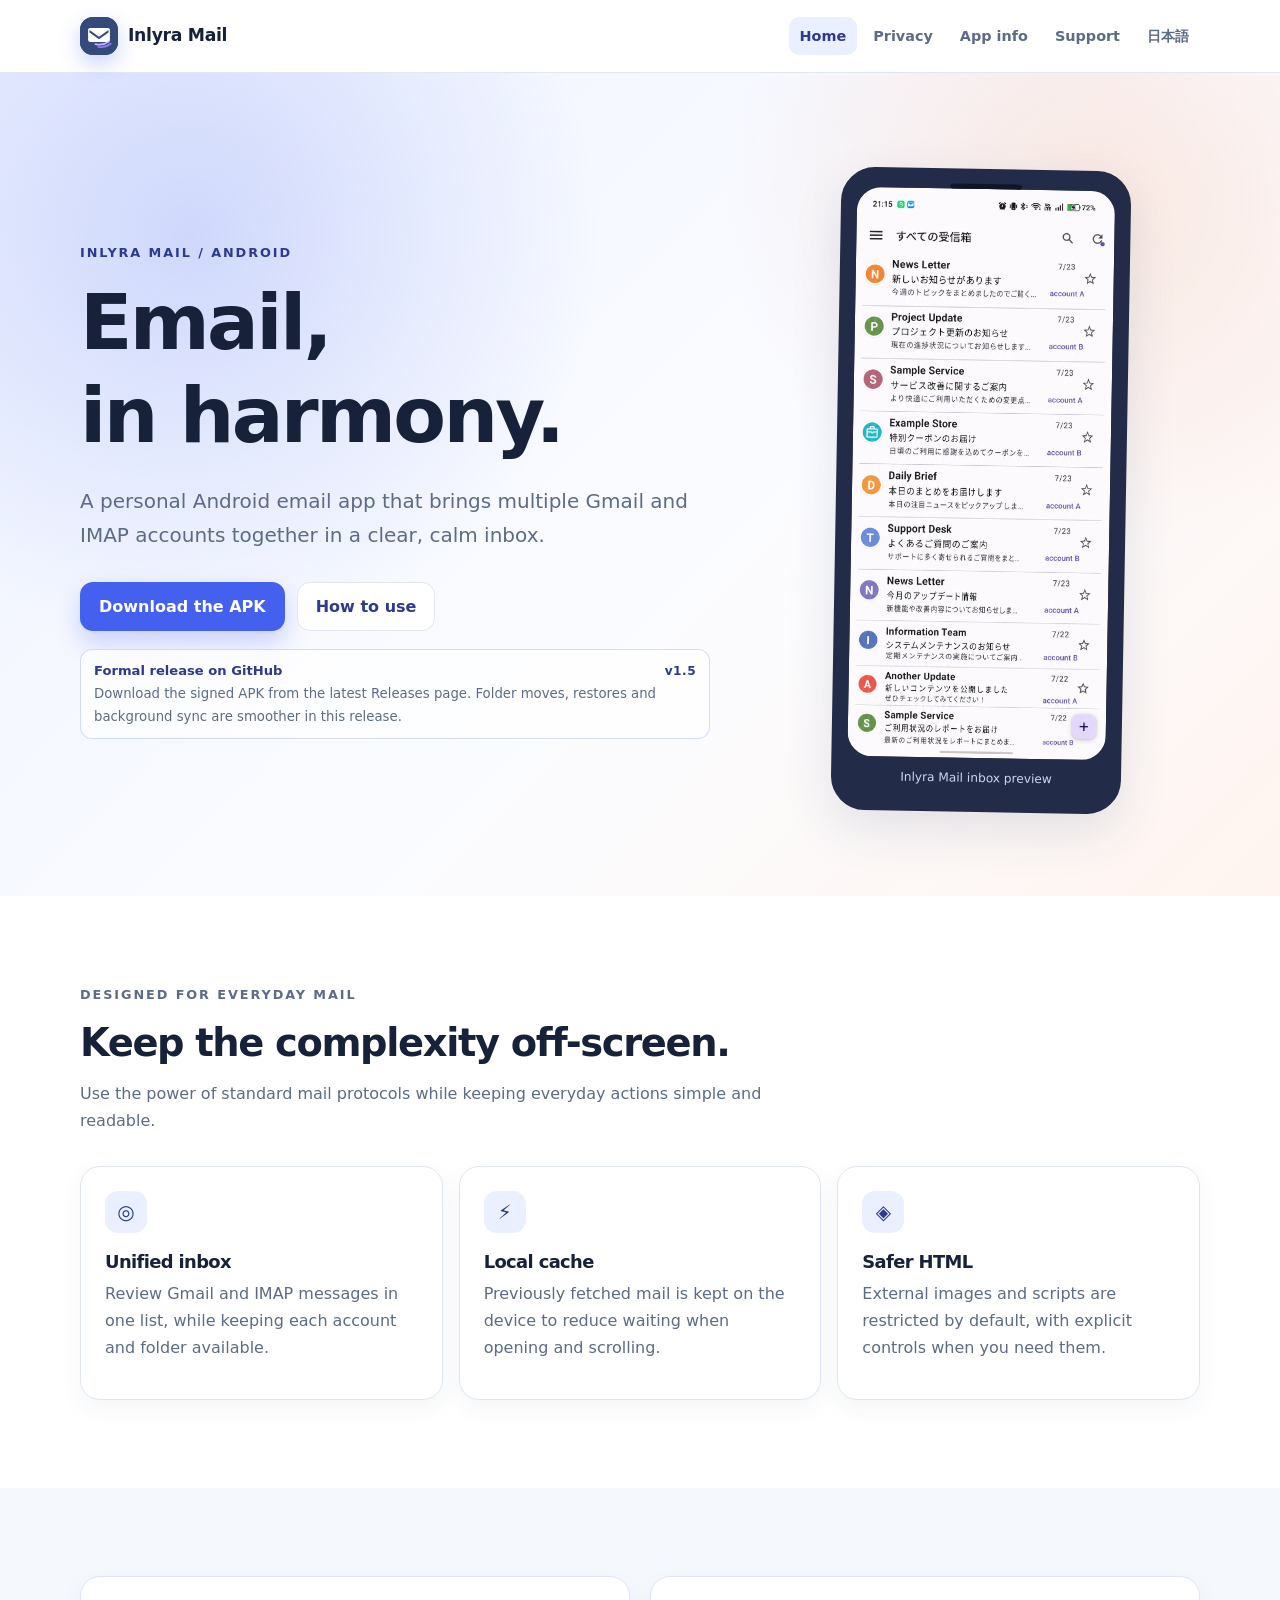
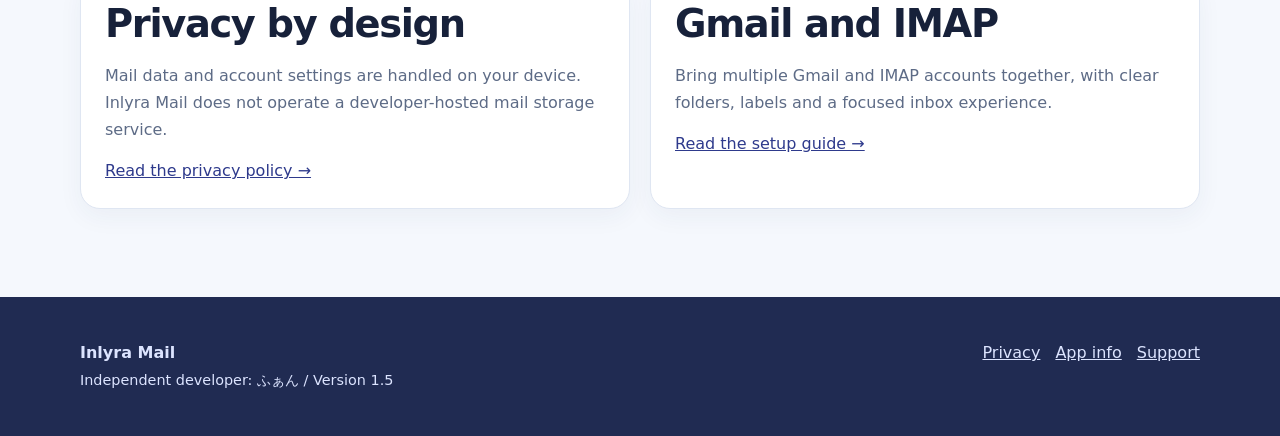
==== en/index.html @ a0848bec "Update public site for Inlyra Mail 1.5" ====
<!doctype html>
<html lang="en">
<head>
  <meta charset="utf-8">
  <meta name="viewport" content="width=device-width, initial-scale=1">
  <meta name="description" content="Inlyra Mail - a calm, privacy-conscious Android email app for Gmail and IMAP accounts.">
  <title>Inlyra Mail | Email, in harmony</title>
  <link rel="stylesheet" href="../styles.css">
</head>
<body>
  <header class="site-header"><nav class="nav" aria-label="Main navigation"><a class="brand" href="index.html"><span class="brand-mark" aria-hidden="true"><img src="../assets/inlyra-icon.svg" alt=""></span><span class="brand-name">Inlyra Mail</span></a><div class="nav-links"><a href="index.html" aria-current="page">Home</a><a href="privacy.html">Privacy</a><a href="commerce.html">App info</a><a href="support.html">Support</a><a href="../index.html" lang="ja">日本語</a></div></nav></header>
  <main>
    <section class="hero"><div class="container hero-grid"><div><p class="eyebrow">Inlyra Mail / Android</p><h1>Email,<br>in harmony.</h1><p class="lead">A personal Android email app that brings multiple Gmail and IMAP accounts together in a clear, calm inbox.</p><div class="actions"><a class="button button-primary" href="https://github.com/dhinsk65-create/Inlyra-mail-releases/releases/latest" rel="noopener">Download the APK</a><a class="button button-secondary" href="support.html">How to use</a></div><div class="store-note"><div class="store-note-title"><strong>Formal release on GitHub</strong><span class="release-version">v1.5</span></div><span>Download the signed APK from the latest Releases page. Folder moves, restores and background sync are smoother in this release.</span></div></div><figure class="device-frame" aria-label="Inlyra Mail inbox screenshot"><div class="device-speaker" aria-hidden="true"></div><img src="../assets/inbox-screenshot.png" alt="Inlyra Mail inbox showing fictional messages, sender icons, and star controls" loading="eager"><figcaption>Inlyra Mail inbox preview</figcaption></figure></div></section>
    <section class="section section-alt"><div class="container"><div class="section-heading"><p class="eyebrow">Designed for everyday mail</p><h2>Keep the complexity off-screen.</h2><p>Use the power of standard mail protocols while keeping everyday actions simple and readable.</p></div><div class="grid-3"><article class="card"><div class="icon">◎</div><h3>Unified inbox</h3><p class="muted">Review Gmail and IMAP messages in one list, while keeping each account and folder available.</p></article><article class="card"><div class="icon">⚡</div><h3>Local cache</h3><p class="muted">Previously fetched mail is kept on the device to reduce waiting when opening and scrolling.</p></article><article class="card"><div class="icon">◈</div><h3>Safer HTML</h3><p class="muted">External images and scripts are restricted by default, with explicit controls when you need them.</p></article></div></div></section>
    <section class="section"><div class="container grid-2"><div class="card"><h2>Privacy by design</h2><p class="muted">Mail data and account settings are handled on your device. Inlyra Mail does not operate a developer-hosted mail storage service.</p><a href="privacy.html">Read the privacy policy →</a></div><div class="card"><h2>Gmail and IMAP</h2><p class="muted">Bring multiple Gmail and IMAP accounts together, with clear folders, labels and a focused inbox experience.</p><a href="support.html">Read the setup guide →</a></div></div></section>
  </main>
  <footer class="site-footer"><div class="container footer-grid"><div><strong>Inlyra Mail</strong><br><span class="small">Independent developer: ふぁん / Version 1.5</span></div><div class="footer-links"><a href="privacy.html">Privacy</a><a href="commerce.html">App info</a><a href="support.html">Support</a></div></div></footer>
</body>
</html>
---- styles.css ----
:root {
  --ink: #17213a;
  --muted: #5d6b86;
  --line: #dfe6f2;
  --surface: #ffffff;
  --surface-soft: #f5f8fd;
  --brand: #4361ee;
  --brand-deep: #2e3a8c;
  --accent: #ef8354;
  --shadow: 0 18px 50px rgba(35, 56, 105, 0.12);
}

* { box-sizing: border-box; }

html { scroll-behavior: smooth; }

body {
  margin: 0;
  color: var(--ink);
  background: var(--surface-soft);
  font-family: Inter, ui-sans-serif, system-ui, -apple-system, BlinkMacSystemFont,
    "Segoe UI", sans-serif;
  line-height: 1.7;
}

a { color: var(--brand-deep); }
a:hover { color: var(--brand); }

.site-header {
  position: sticky;
  top: 0;
  z-index: 5;
  background: rgba(255, 255, 255, 0.92);
  border-bottom: 1px solid rgba(223, 230, 242, 0.9);
  backdrop-filter: blur(18px);
}

.nav,
.container {
  width: min(1120px, calc(100% - 40px));
  margin: 0 auto;
}

.nav {
  min-height: 72px;
  display: flex;
  align-items: center;
  justify-content: space-between;
  gap: 20px;
}

.brand {
  display: inline-flex;
  align-items: center;
  gap: 10px;
  color: var(--ink);
  text-decoration: none;
  font-weight: 800;
  letter-spacing: -0.02em;
}

.brand-mark {
  display: grid;
  width: 38px;
  height: 38px;
  place-items: center;
  overflow: hidden;
  background: #344a7a;
  border-radius: 13px;
  box-shadow: 0 8px 20px rgba(67, 97, 238, 0.28);
}

.brand-mark img { display: block; width: 100%; height: 100%; }
.brand-name { font-size: 1.08rem; }

.nav-links {
  display: flex;
  align-items: center;
  flex-wrap: wrap;
  justify-content: flex-end;
  gap: 5px;
}

.nav-links a {
  padding: 7px 11px;
  border-radius: 10px;
  color: var(--muted);
  text-decoration: none;
  font-size: 0.9rem;
  font-weight: 650;
}

.nav-links a:hover,
.nav-links a[aria-current="page"] {
  color: var(--brand-deep);
  background: #eaf0ff;
}

.hero {
  padding: 96px 0 84px;
  background:
    radial-gradient(circle at 85% 15%, rgba(239, 131, 84, 0.17), transparent 28%),
    radial-gradient(circle at 15% 20%, rgba(67, 97, 238, 0.2), transparent 32%),
    linear-gradient(135deg, #eef3ff, #fbfcff 58%, #fff4ef);
}

.hero-grid {
  display: grid;
  grid-template-columns: minmax(0, 1.18fr) minmax(250px, 0.82fr);
  align-items: center;
  gap: 52px;
}

.eyebrow {
  margin: 0 0 14px;
  color: var(--brand-deep);
  font-size: 0.8rem;
  font-weight: 800;
  letter-spacing: 0.15em;
  text-transform: uppercase;
}

h1, h2, h3 { line-height: 1.2; letter-spacing: -0.035em; }
h1 { max-width: 680px; margin: 0 0 22px; font-size: clamp(2.5rem, 6vw, 5.25rem); }
h2 { margin: 0 0 14px; font-size: clamp(1.8rem, 3vw, 2.6rem); }
h3 { margin: 0 0 7px; font-size: 1.12rem; }
p { margin: 0 0 14px; }

.lead {
  max-width: 650px;
  color: var(--muted);
  font-size: clamp(1.04rem, 2vw, 1.25rem);
}

.actions { display: flex; flex-wrap: wrap; gap: 12px; margin-top: 30px; }

.button {
  display: inline-flex;
  align-items: center;
  justify-content: center;
  min-height: 46px;
  padding: 10px 18px;
  border: 1px solid transparent;
  border-radius: 13px;
  text-decoration: none;
  font-weight: 800;
  transition: transform 160ms ease, box-shadow 160ms ease, background 160ms ease;
}

.button:hover { transform: translateY(-2px); }
.button-primary { color: white; background: var(--brand); box-shadow: 0 12px 25px rgba(67, 97, 238, 0.25); }
.button-secondary { color: var(--brand-deep); background: white; border-color: var(--line); }

.device-frame { position: relative; width: min(100%, 290px); margin: 0 auto; padding: 12px 8px 16px; border: 8px solid #222b47; border-radius: 34px; background: #222b47; box-shadow: var(--shadow); transform: rotate(1deg); }
.device-frame img { display: block; width: 100%; height: auto; border-radius: 24px; background: #fff; }
.device-speaker { position: absolute; z-index: 1; top: 7px; left: 50%; width: 72px; height: 5px; border-radius: 999px; background: #10162a; transform: translateX(-50%); }
.device-frame figcaption { margin-top: 10px; color: #cdd6f2; text-align: center; font-size: 0.76rem; }

.store-note { display: inline-flex; flex-direction: column; gap: 1px; margin-top: 18px; padding: 10px 13px; border: 1px solid rgba(67, 97, 238, 0.22); border-radius: 12px; color: var(--brand-deep); background: rgba(255, 255, 255, 0.7); font-size: 0.83rem; }
.store-note-title { display: flex; align-items: center; justify-content: space-between; gap: 16px; }
.store-note strong { font-size: 0.82rem; }
.store-note span { color: var(--muted); }
.store-note .release-version { color: var(--brand-deep); font-size: 0.76rem; font-weight: 700; letter-spacing: 0.04em; }

.section { padding: 88px 0; }
.section-alt { background: #fff; }
.section-heading { max-width: 690px; margin-bottom: 32px; }
.section-heading p { color: var(--muted); }

.grid-3 { display: grid; grid-template-columns: repeat(3, 1fr); gap: 16px; }
.grid-2 { display: grid; grid-template-columns: repeat(2, 1fr); gap: 20px; }

.card {
  padding: 24px;
  border: 1px solid var(--line);
  border-radius: 20px;
  background: var(--surface);
  box-shadow: 0 8px 24px rgba(35, 56, 105, 0.05);
}

.icon {
  display: grid;
  width: 42px;
  height: 42px;
  margin-bottom: 18px;
  place-items: center;
  color: var(--brand-deep);
  background: #eaf0ff;
  border-radius: 13px;
  font-size: 1.25rem;
}

.support-wide { grid-column: 1 / -1; }
.steps { margin: 16px 0 20px; padding-left: 24px; }
.steps li { margin: 10px 0; padding-left: 4px; }

.muted { color: var(--muted); }
.small { font-size: 0.9rem; }
.notice { padding: 18px 20px; border-left: 4px solid var(--accent); border-radius: 12px; background: #fff7f2; }

.page-hero { padding: 70px 0 54px; background: linear-gradient(135deg, #eef3ff, #fff); }
.page-hero h1 { font-size: clamp(2rem, 5vw, 3.8rem); }
.prose { max-width: 820px; }
.prose h2 { margin-top: 38px; font-size: 1.55rem; }
.prose h3 { margin-top: 25px; }
.prose ul { padding-left: 22px; }
.prose li { margin: 5px 0; }

.site-footer { padding: 42px 0; color: #dce4ff; background: #202b52; }
.site-footer a { color: #dce4ff; }
.footer-grid { display: flex; justify-content: space-between; gap: 28px; }
.footer-links { display: flex; flex-wrap: wrap; gap: 15px; }

@media (max-width: 800px) {
  .nav, .container { width: min(100% - 28px, 680px); }
  .nav { align-items: flex-start; padding: 15px 0; flex-direction: column; }
  .nav-links { justify-content: flex-start; }
  .hero { padding: 65px 0; }
  .hero-grid, .grid-2, .grid-3 { grid-template-columns: 1fr; gap: 20px; }
  .device-frame { transform: none; }
  .support-wide { grid-column: auto; }
  .section { padding: 62px 0; }
  .footer-grid { flex-direction: column; }
}

@media (prefers-reduced-motion: reduce) {
  html { scroll-behavior: auto; }
  *, *::before, *::after { transition-duration: 0.001ms !important; }
}
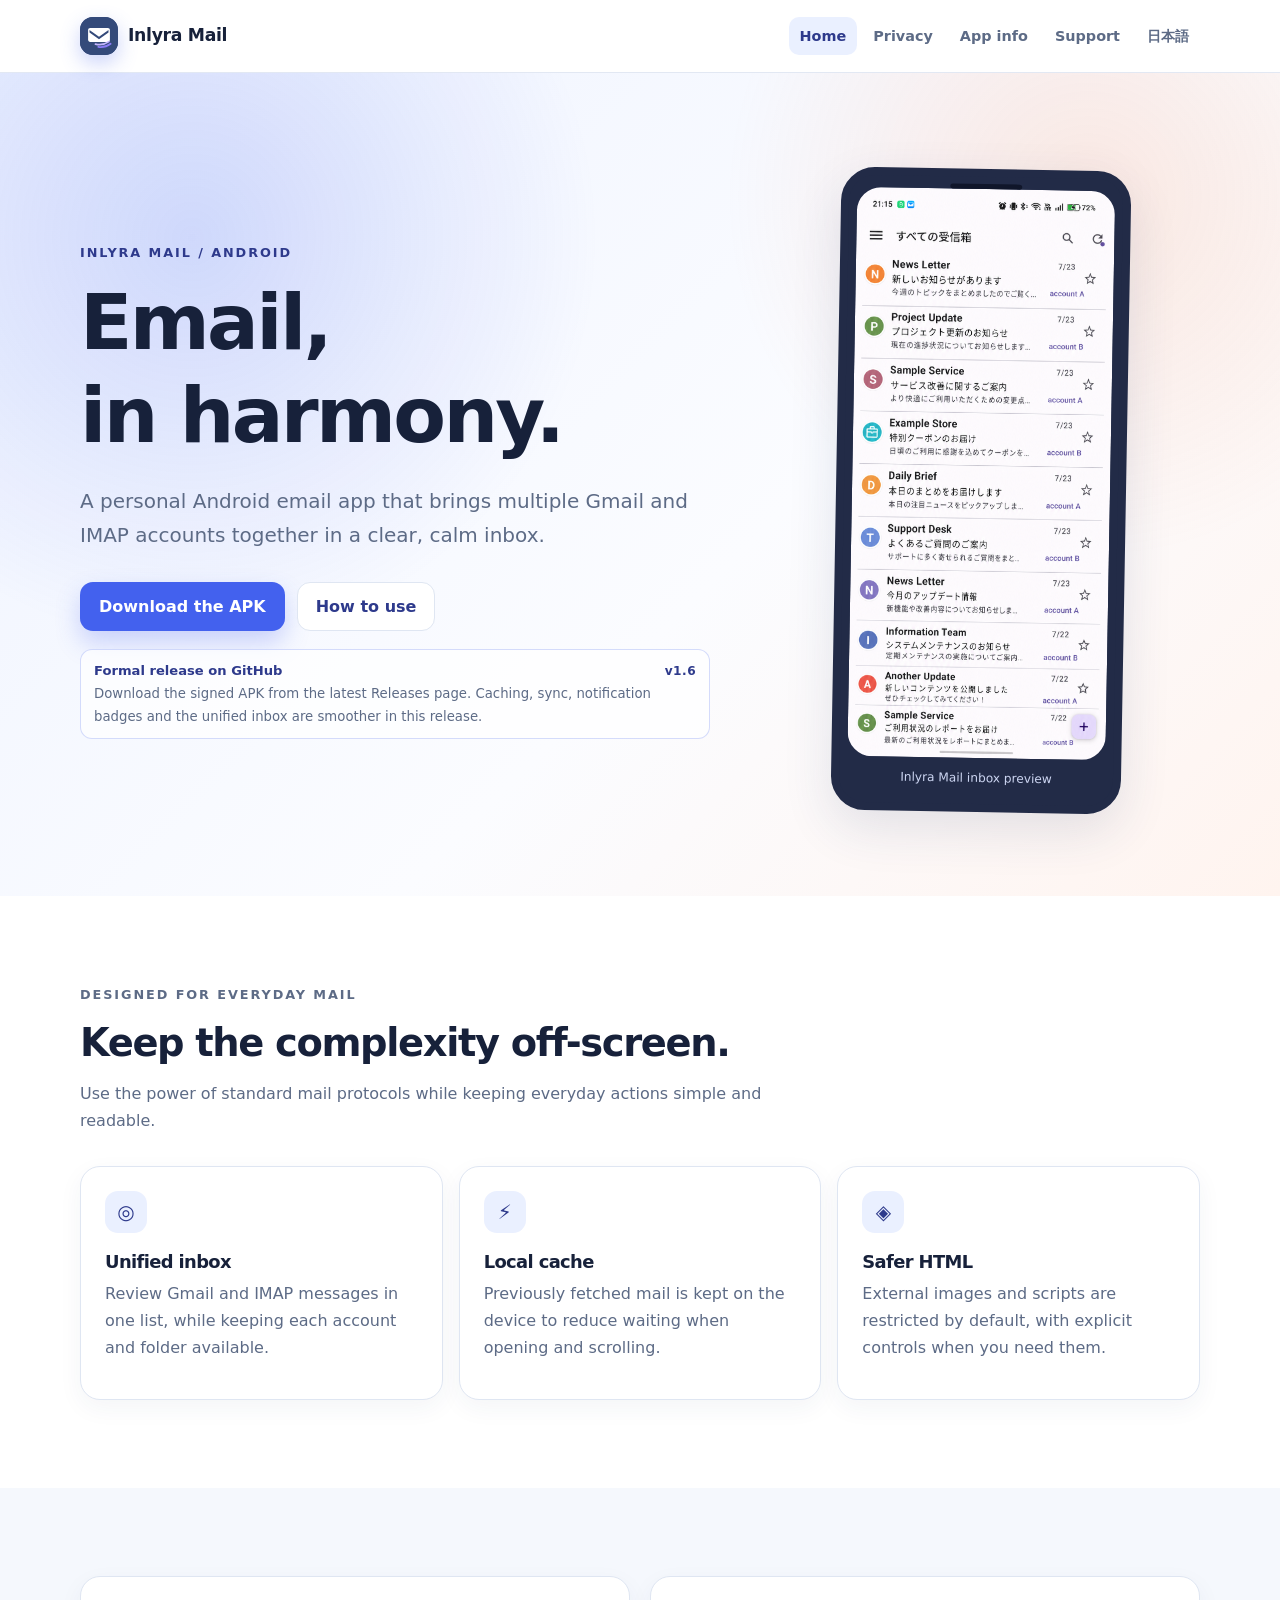
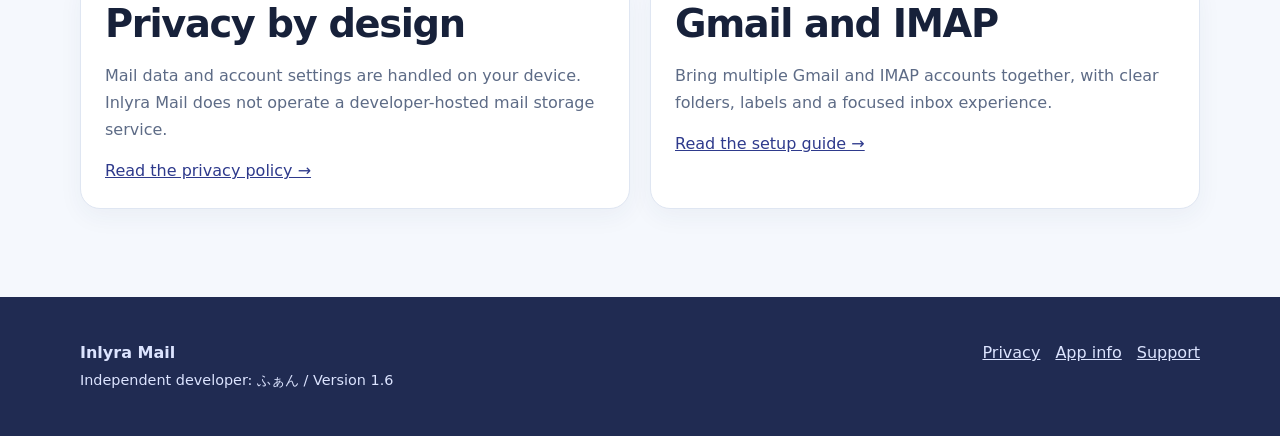
==== commit 1fd44eb0: "Update public site for Inlyra Mail 1.6" ====
--- a/en/index.html
+++ b/en/index.html
@@ -10,10 +10,10 @@
 <body>
   <header class="site-header"><nav class="nav" aria-label="Main navigation"><a class="brand" href="index.html"><span class="brand-mark" aria-hidden="true"><img src="../assets/inlyra-icon.svg" alt=""></span><span class="brand-name">Inlyra Mail</span></a><div class="nav-links"><a href="index.html" aria-current="page">Home</a><a href="privacy.html">Privacy</a><a href="commerce.html">App info</a><a href="support.html">Support</a><a href="../index.html" lang="ja">日本語</a></div></nav></header>
   <main>
-    <section class="hero"><div class="container hero-grid"><div><p class="eyebrow">Inlyra Mail / Android</p><h1>Email,<br>in harmony.</h1><p class="lead">A personal Android email app that brings multiple Gmail and IMAP accounts together in a clear, calm inbox.</p><div class="actions"><a class="button button-primary" href="https://github.com/dhinsk65-create/Inlyra-mail-releases/releases/latest" rel="noopener">Download the APK</a><a class="button button-secondary" href="support.html">How to use</a></div><div class="store-note"><div class="store-note-title"><strong>Formal release on GitHub</strong><span class="release-version">v1.5</span></div><span>Download the signed APK from the latest Releases page. Folder moves, restores and background sync are smoother in this release.</span></div></div><figure class="device-frame" aria-label="Inlyra Mail inbox screenshot"><div class="device-speaker" aria-hidden="true"></div><img src="../assets/inbox-screenshot.png" alt="Inlyra Mail inbox showing fictional messages, sender icons, and star controls" loading="eager"><figcaption>Inlyra Mail inbox preview</figcaption></figure></div></section>
+    <section class="hero"><div class="container hero-grid"><div><p class="eyebrow">Inlyra Mail / Android</p><h1>Email,<br>in harmony.</h1><p class="lead">A personal Android email app that brings multiple Gmail and IMAP accounts together in a clear, calm inbox.</p><div class="actions"><a class="button button-primary" href="https://github.com/dhinsk65-create/Inlyra-mail-releases/releases/latest" rel="noopener">Download the APK</a><a class="button button-secondary" href="support.html">How to use</a></div><div class="store-note"><div class="store-note-title"><strong>Formal release on GitHub</strong><span class="release-version">v1.6</span></div><span>Download the signed APK from the latest Releases page. Caching, sync, notification badges and the unified inbox are smoother in this release.</span></div></div><figure class="device-frame" aria-label="Inlyra Mail inbox screenshot"><div class="device-speaker" aria-hidden="true"></div><img src="../assets/inbox-screenshot.png" alt="Inlyra Mail inbox showing fictional messages, sender icons, and star controls" loading="eager"><figcaption>Inlyra Mail inbox preview</figcaption></figure></div></section>
     <section class="section section-alt"><div class="container"><div class="section-heading"><p class="eyebrow">Designed for everyday mail</p><h2>Keep the complexity off-screen.</h2><p>Use the power of standard mail protocols while keeping everyday actions simple and readable.</p></div><div class="grid-3"><article class="card"><div class="icon">◎</div><h3>Unified inbox</h3><p class="muted">Review Gmail and IMAP messages in one list, while keeping each account and folder available.</p></article><article class="card"><div class="icon">⚡</div><h3>Local cache</h3><p class="muted">Previously fetched mail is kept on the device to reduce waiting when opening and scrolling.</p></article><article class="card"><div class="icon">◈</div><h3>Safer HTML</h3><p class="muted">External images and scripts are restricted by default, with explicit controls when you need them.</p></article></div></div></section>
     <section class="section"><div class="container grid-2"><div class="card"><h2>Privacy by design</h2><p class="muted">Mail data and account settings are handled on your device. Inlyra Mail does not operate a developer-hosted mail storage service.</p><a href="privacy.html">Read the privacy policy →</a></div><div class="card"><h2>Gmail and IMAP</h2><p class="muted">Bring multiple Gmail and IMAP accounts together, with clear folders, labels and a focused inbox experience.</p><a href="support.html">Read the setup guide →</a></div></div></section>
   </main>
-  <footer class="site-footer"><div class="container footer-grid"><div><strong>Inlyra Mail</strong><br><span class="small">Independent developer: ふぁん / Version 1.5</span></div><div class="footer-links"><a href="privacy.html">Privacy</a><a href="commerce.html">App info</a><a href="support.html">Support</a></div></div></footer>
+  <footer class="site-footer"><div class="container footer-grid"><div><strong>Inlyra Mail</strong><br><span class="small">Independent developer: ふぁん / Version 1.6</span></div><div class="footer-links"><a href="privacy.html">Privacy</a><a href="commerce.html">App info</a><a href="support.html">Support</a></div></div></footer>
 </body>
 </html>
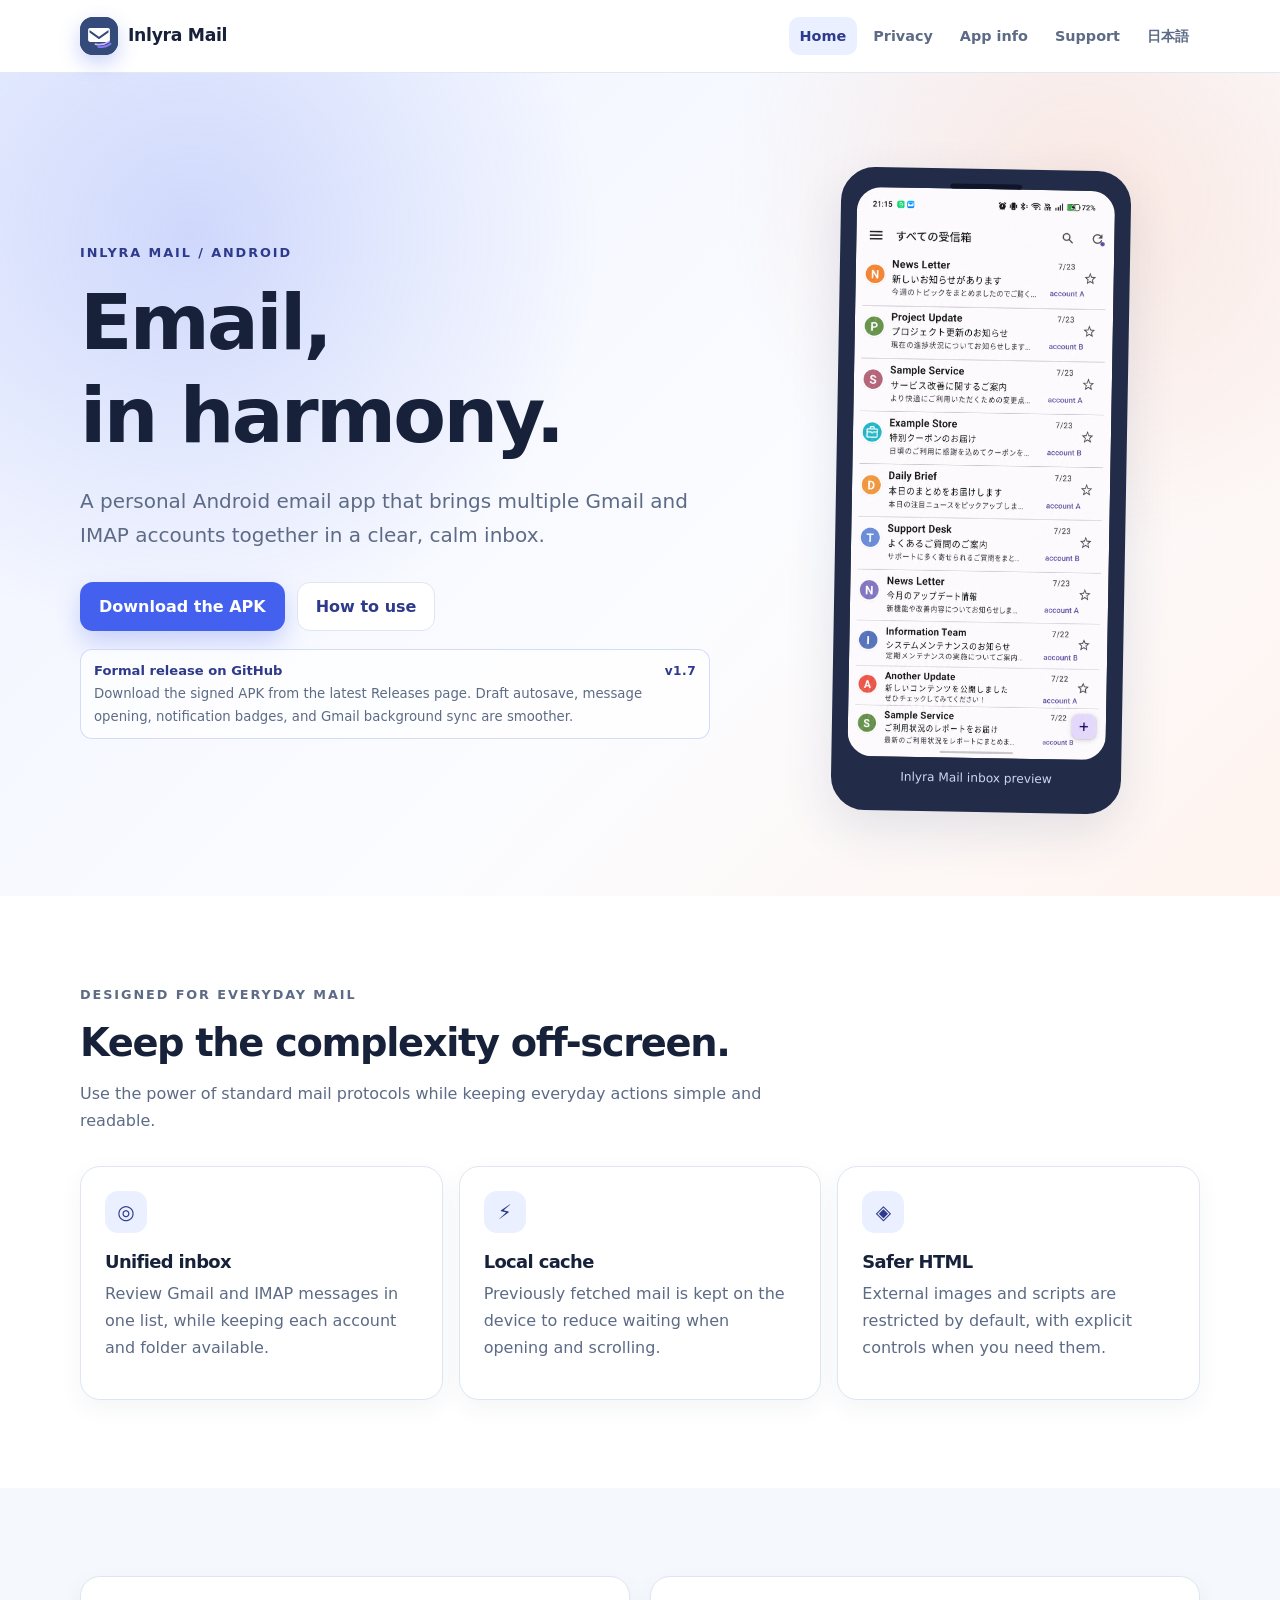
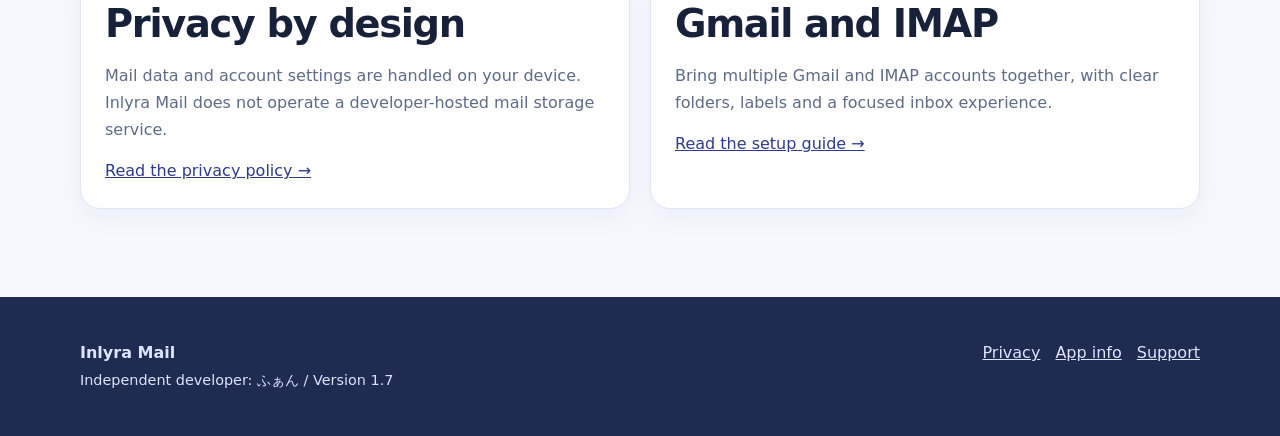
==== commit 18b39690: "Update public site for Inlyra Mail 1.7" ====
--- a/en/index.html
+++ b/en/index.html
@@ -10,10 +10,10 @@
 <body>
   <header class="site-header"><nav class="nav" aria-label="Main navigation"><a class="brand" href="index.html"><span class="brand-mark" aria-hidden="true"><img src="../assets/inlyra-icon.svg" alt=""></span><span class="brand-name">Inlyra Mail</span></a><div class="nav-links"><a href="index.html" aria-current="page">Home</a><a href="privacy.html">Privacy</a><a href="commerce.html">App info</a><a href="support.html">Support</a><a href="../index.html" lang="ja">日本語</a></div></nav></header>
   <main>
-    <section class="hero"><div class="container hero-grid"><div><p class="eyebrow">Inlyra Mail / Android</p><h1>Email,<br>in harmony.</h1><p class="lead">A personal Android email app that brings multiple Gmail and IMAP accounts together in a clear, calm inbox.</p><div class="actions"><a class="button button-primary" href="https://github.com/dhinsk65-create/Inlyra-mail-releases/releases/latest" rel="noopener">Download the APK</a><a class="button button-secondary" href="support.html">How to use</a></div><div class="store-note"><div class="store-note-title"><strong>Formal release on GitHub</strong><span class="release-version">v1.6</span></div><span>Download the signed APK from the latest Releases page. Caching, sync, notification badges and the unified inbox are smoother in this release.</span></div></div><figure class="device-frame" aria-label="Inlyra Mail inbox screenshot"><div class="device-speaker" aria-hidden="true"></div><img src="../assets/inbox-screenshot.png" alt="Inlyra Mail inbox showing fictional messages, sender icons, and star controls" loading="eager"><figcaption>Inlyra Mail inbox preview</figcaption></figure></div></section>
+    <section class="hero"><div class="container hero-grid"><div><p class="eyebrow">Inlyra Mail / Android</p><h1>Email,<br>in harmony.</h1><p class="lead">A personal Android email app that brings multiple Gmail and IMAP accounts together in a clear, calm inbox.</p><div class="actions"><a class="button button-primary" href="https://github.com/dhinsk65-create/Inlyra-mail-releases/releases/latest" rel="noopener">Download the APK</a><a class="button button-secondary" href="support.html">How to use</a></div><div class="store-note"><div class="store-note-title"><strong>Formal release on GitHub</strong><span class="release-version">v1.7</span></div><span>Download the signed APK from the latest Releases page. Draft autosave, message opening, notification badges, and Gmail background sync are smoother.</span></div></div><figure class="device-frame" aria-label="Inlyra Mail inbox screenshot"><div class="device-speaker" aria-hidden="true"></div><img src="../assets/inbox-screenshot.png" alt="Inlyra Mail inbox showing fictional messages, sender icons, and star controls" loading="eager"><figcaption>Inlyra Mail inbox preview</figcaption></figure></div></section>
     <section class="section section-alt"><div class="container"><div class="section-heading"><p class="eyebrow">Designed for everyday mail</p><h2>Keep the complexity off-screen.</h2><p>Use the power of standard mail protocols while keeping everyday actions simple and readable.</p></div><div class="grid-3"><article class="card"><div class="icon">◎</div><h3>Unified inbox</h3><p class="muted">Review Gmail and IMAP messages in one list, while keeping each account and folder available.</p></article><article class="card"><div class="icon">⚡</div><h3>Local cache</h3><p class="muted">Previously fetched mail is kept on the device to reduce waiting when opening and scrolling.</p></article><article class="card"><div class="icon">◈</div><h3>Safer HTML</h3><p class="muted">External images and scripts are restricted by default, with explicit controls when you need them.</p></article></div></div></section>
     <section class="section"><div class="container grid-2"><div class="card"><h2>Privacy by design</h2><p class="muted">Mail data and account settings are handled on your device. Inlyra Mail does not operate a developer-hosted mail storage service.</p><a href="privacy.html">Read the privacy policy →</a></div><div class="card"><h2>Gmail and IMAP</h2><p class="muted">Bring multiple Gmail and IMAP accounts together, with clear folders, labels and a focused inbox experience.</p><a href="support.html">Read the setup guide →</a></div></div></section>
   </main>
-  <footer class="site-footer"><div class="container footer-grid"><div><strong>Inlyra Mail</strong><br><span class="small">Independent developer: ふぁん / Version 1.6</span></div><div class="footer-links"><a href="privacy.html">Privacy</a><a href="commerce.html">App info</a><a href="support.html">Support</a></div></div></footer>
+  <footer class="site-footer"><div class="container footer-grid"><div><strong>Inlyra Mail</strong><br><span class="small">Independent developer: ふぁん / Version 1.7</span></div><div class="footer-links"><a href="privacy.html">Privacy</a><a href="commerce.html">App info</a><a href="support.html">Support</a></div></div></footer>
 </body>
 </html>
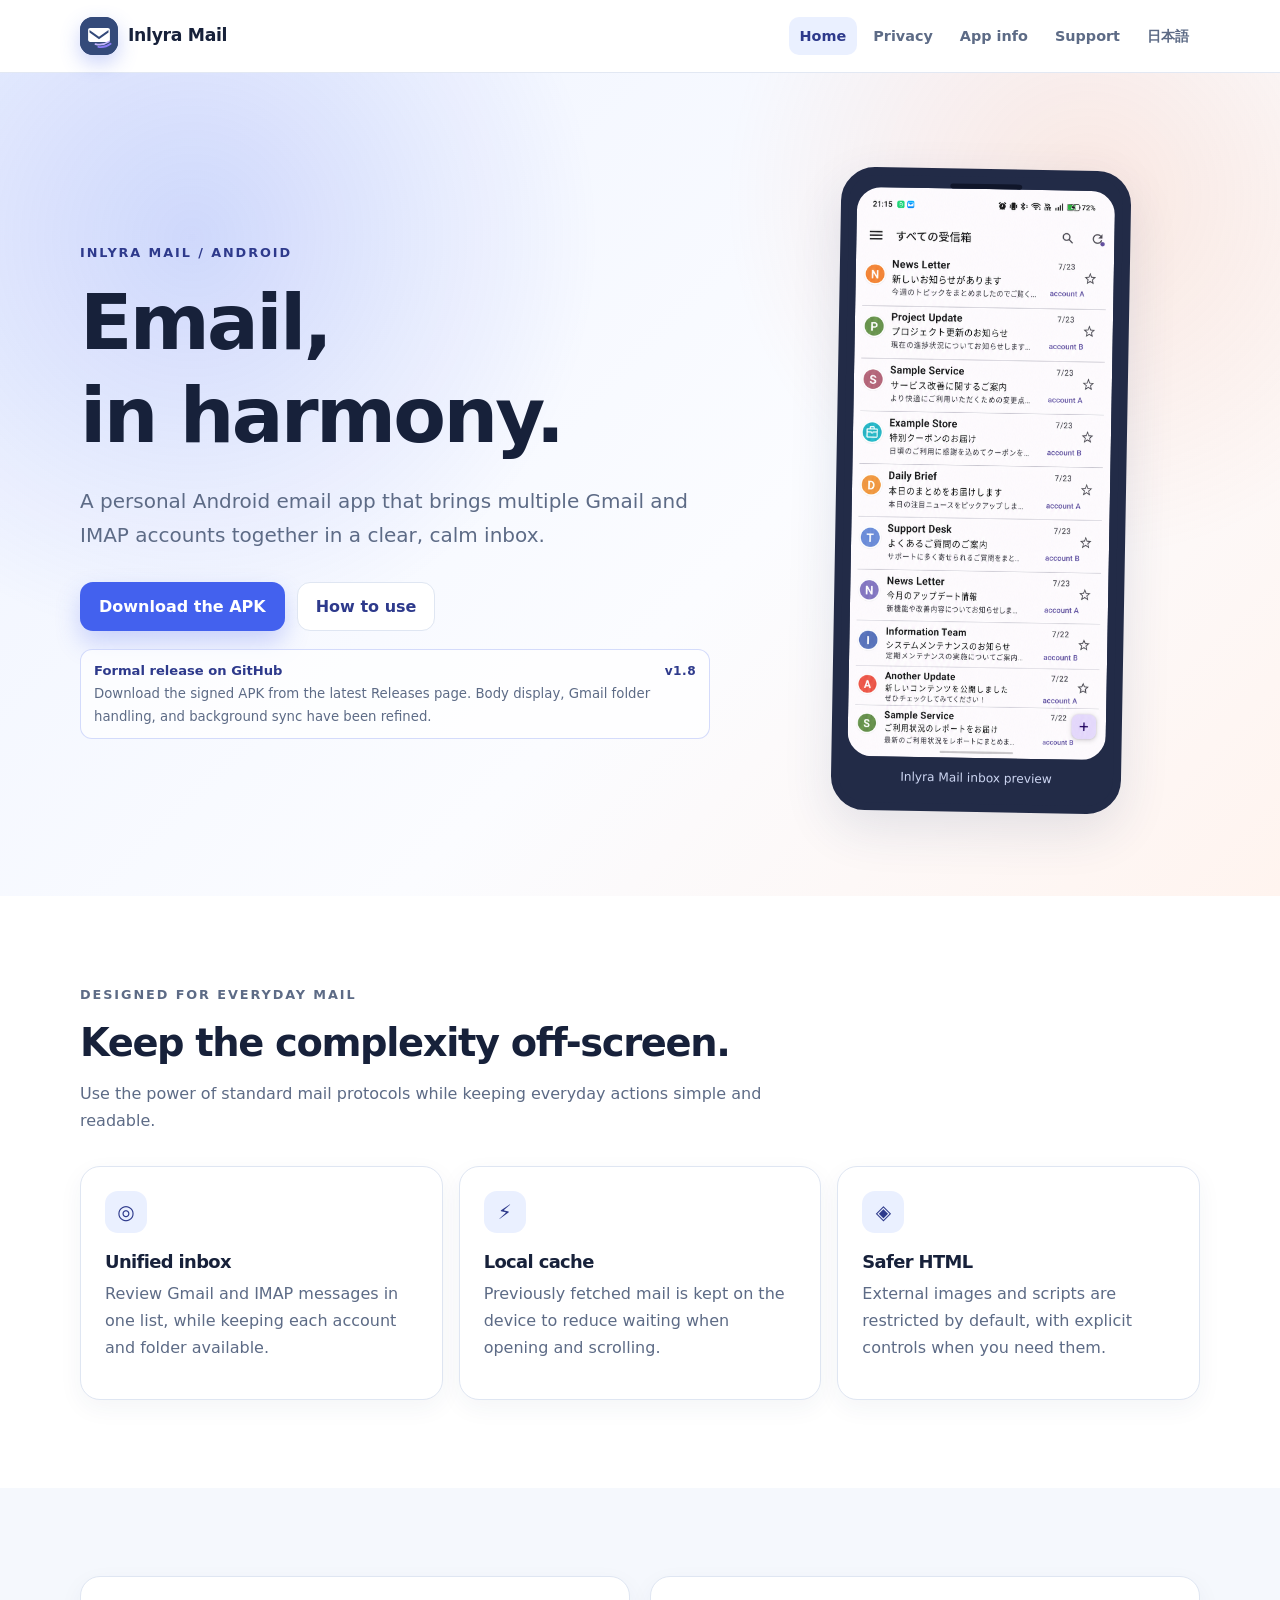
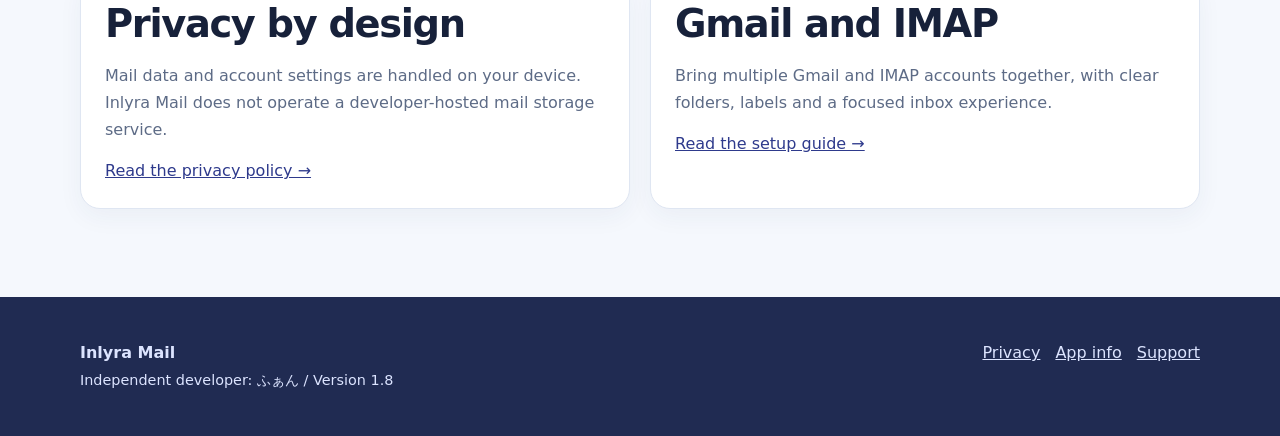
==== commit 42ebae99: "Update public site for Inlyra Mail v1.8" ====
--- a/en/index.html
+++ b/en/index.html
@@ -10,10 +10,10 @@
 <body>
   <header class="site-header"><nav class="nav" aria-label="Main navigation"><a class="brand" href="index.html"><span class="brand-mark" aria-hidden="true"><img src="../assets/inlyra-icon.svg" alt=""></span><span class="brand-name">Inlyra Mail</span></a><div class="nav-links"><a href="index.html" aria-current="page">Home</a><a href="privacy.html">Privacy</a><a href="commerce.html">App info</a><a href="support.html">Support</a><a href="../index.html" lang="ja">日本語</a></div></nav></header>
   <main>
-    <section class="hero"><div class="container hero-grid"><div><p class="eyebrow">Inlyra Mail / Android</p><h1>Email,<br>in harmony.</h1><p class="lead">A personal Android email app that brings multiple Gmail and IMAP accounts together in a clear, calm inbox.</p><div class="actions"><a class="button button-primary" href="https://github.com/dhinsk65-create/Inlyra-mail-releases/releases/latest" rel="noopener">Download the APK</a><a class="button button-secondary" href="support.html">How to use</a></div><div class="store-note"><div class="store-note-title"><strong>Formal release on GitHub</strong><span class="release-version">v1.7</span></div><span>Download the signed APK from the latest Releases page. Draft autosave, message opening, notification badges, and Gmail background sync are smoother.</span></div></div><figure class="device-frame" aria-label="Inlyra Mail inbox screenshot"><div class="device-speaker" aria-hidden="true"></div><img src="../assets/inbox-screenshot.png" alt="Inlyra Mail inbox showing fictional messages, sender icons, and star controls" loading="eager"><figcaption>Inlyra Mail inbox preview</figcaption></figure></div></section>
+    <section class="hero"><div class="container hero-grid"><div><p class="eyebrow">Inlyra Mail / Android</p><h1>Email,<br>in harmony.</h1><p class="lead">A personal Android email app that brings multiple Gmail and IMAP accounts together in a clear, calm inbox.</p><div class="actions"><a class="button button-primary" href="https://github.com/dhinsk65-create/Inlyra-mail-releases/releases/latest" rel="noopener">Download the APK</a><a class="button button-secondary" href="support.html">How to use</a></div><div class="store-note"><div class="store-note-title"><strong>Formal release on GitHub</strong><span class="release-version">v1.8</span></div><span>Download the signed APK from the latest Releases page. Body display, Gmail folder handling, and background sync have been refined.</span></div></div><figure class="device-frame" aria-label="Inlyra Mail inbox screenshot"><div class="device-speaker" aria-hidden="true"></div><img src="../assets/inbox-screenshot.png" alt="Inlyra Mail inbox showing fictional messages, sender icons, and star controls" loading="eager"><figcaption>Inlyra Mail inbox preview</figcaption></figure></div></section>
     <section class="section section-alt"><div class="container"><div class="section-heading"><p class="eyebrow">Designed for everyday mail</p><h2>Keep the complexity off-screen.</h2><p>Use the power of standard mail protocols while keeping everyday actions simple and readable.</p></div><div class="grid-3"><article class="card"><div class="icon">◎</div><h3>Unified inbox</h3><p class="muted">Review Gmail and IMAP messages in one list, while keeping each account and folder available.</p></article><article class="card"><div class="icon">⚡</div><h3>Local cache</h3><p class="muted">Previously fetched mail is kept on the device to reduce waiting when opening and scrolling.</p></article><article class="card"><div class="icon">◈</div><h3>Safer HTML</h3><p class="muted">External images and scripts are restricted by default, with explicit controls when you need them.</p></article></div></div></section>
     <section class="section"><div class="container grid-2"><div class="card"><h2>Privacy by design</h2><p class="muted">Mail data and account settings are handled on your device. Inlyra Mail does not operate a developer-hosted mail storage service.</p><a href="privacy.html">Read the privacy policy →</a></div><div class="card"><h2>Gmail and IMAP</h2><p class="muted">Bring multiple Gmail and IMAP accounts together, with clear folders, labels and a focused inbox experience.</p><a href="support.html">Read the setup guide →</a></div></div></section>
   </main>
-  <footer class="site-footer"><div class="container footer-grid"><div><strong>Inlyra Mail</strong><br><span class="small">Independent developer: ふぁん / Version 1.7</span></div><div class="footer-links"><a href="privacy.html">Privacy</a><a href="commerce.html">App info</a><a href="support.html">Support</a></div></div></footer>
+  <footer class="site-footer"><div class="container footer-grid"><div><strong>Inlyra Mail</strong><br><span class="small">Independent developer: ふぁん / Version 1.8</span></div><div class="footer-links"><a href="privacy.html">Privacy</a><a href="commerce.html">App info</a><a href="support.html">Support</a></div></div></footer>
 </body>
 </html>
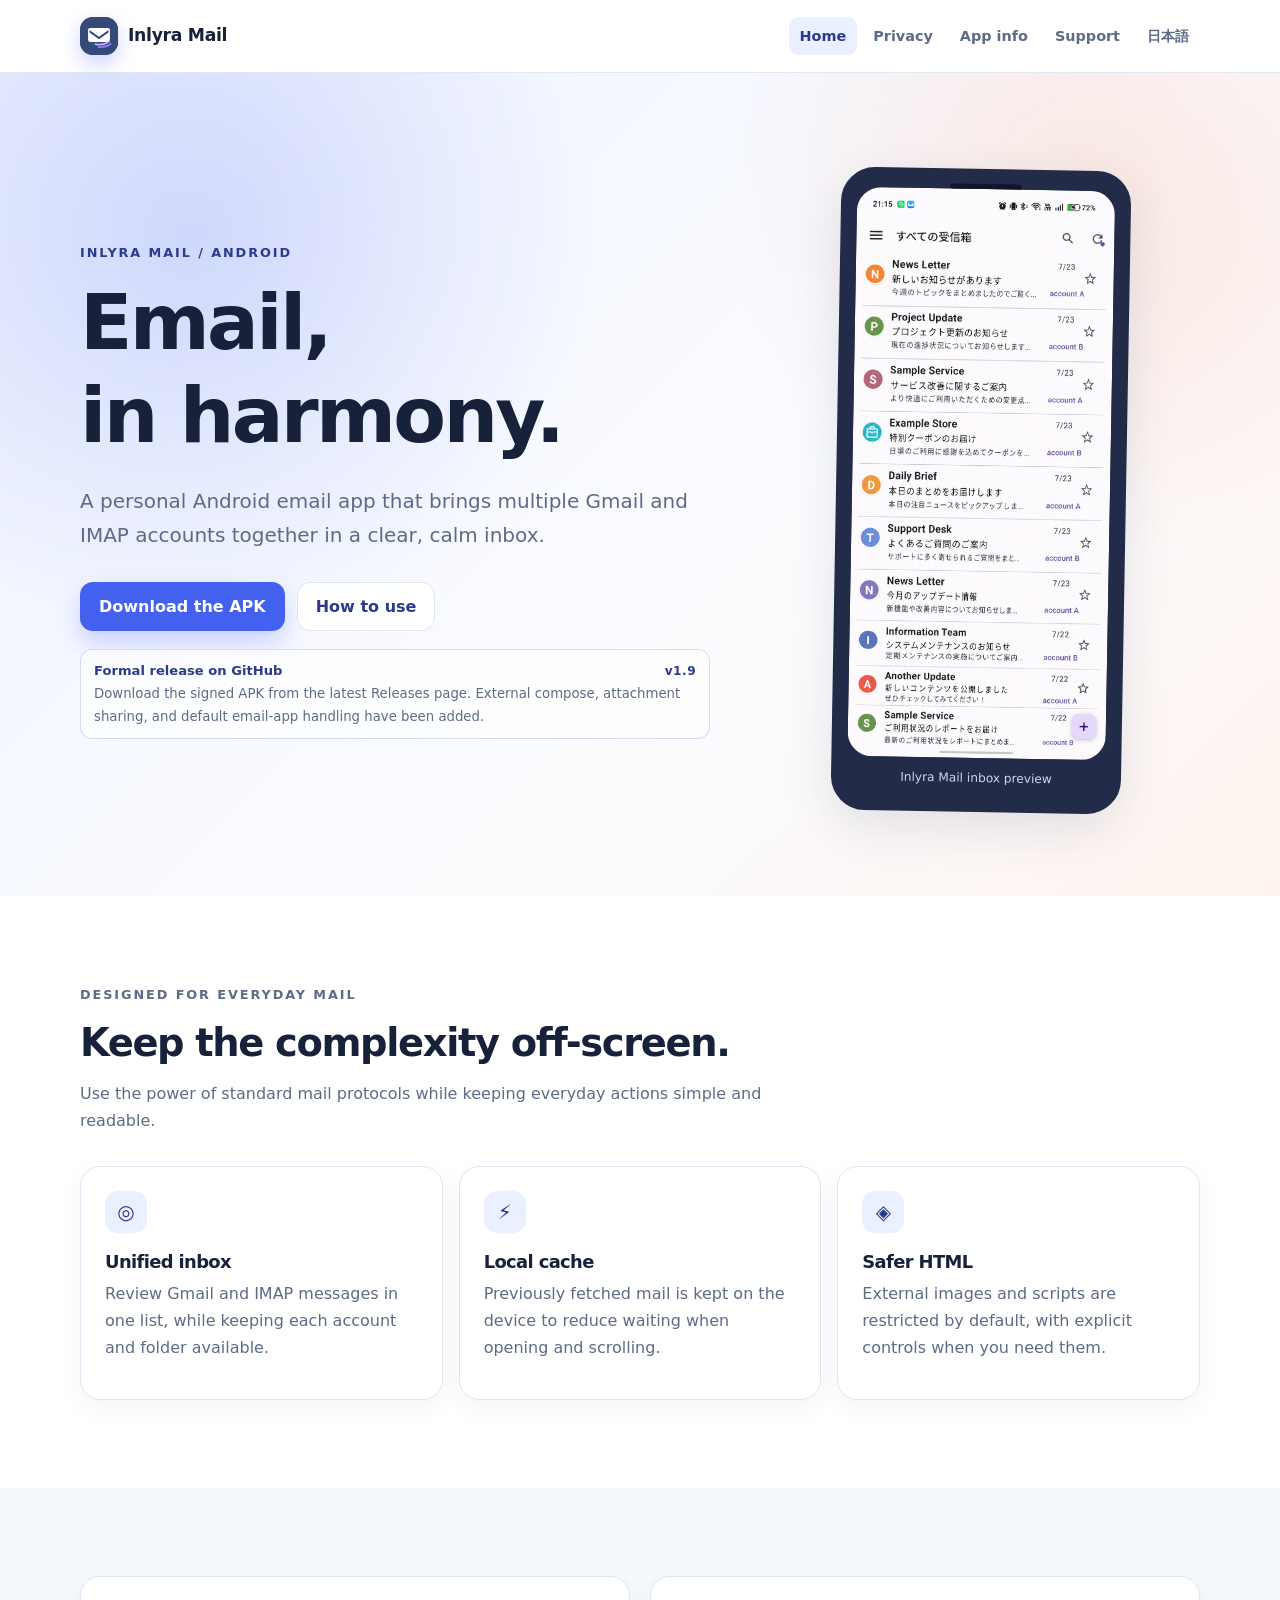
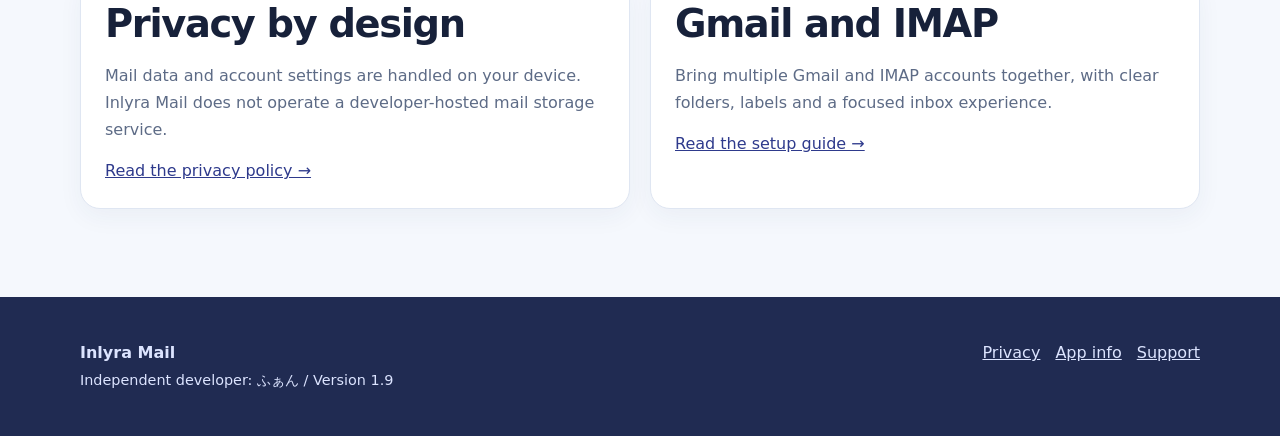
==== commit fcbf22d4: "Update public site for Inlyra Mail v1.9" ====
--- a/en/index.html
+++ b/en/index.html
@@ -10,10 +10,10 @@
 <body>
   <header class="site-header"><nav class="nav" aria-label="Main navigation"><a class="brand" href="index.html"><span class="brand-mark" aria-hidden="true"><img src="../assets/inlyra-icon.svg" alt=""></span><span class="brand-name">Inlyra Mail</span></a><div class="nav-links"><a href="index.html" aria-current="page">Home</a><a href="privacy.html">Privacy</a><a href="commerce.html">App info</a><a href="support.html">Support</a><a href="../index.html" lang="ja">日本語</a></div></nav></header>
   <main>
-    <section class="hero"><div class="container hero-grid"><div><p class="eyebrow">Inlyra Mail / Android</p><h1>Email,<br>in harmony.</h1><p class="lead">A personal Android email app that brings multiple Gmail and IMAP accounts together in a clear, calm inbox.</p><div class="actions"><a class="button button-primary" href="https://github.com/dhinsk65-create/Inlyra-mail-releases/releases/latest" rel="noopener">Download the APK</a><a class="button button-secondary" href="support.html">How to use</a></div><div class="store-note"><div class="store-note-title"><strong>Formal release on GitHub</strong><span class="release-version">v1.8</span></div><span>Download the signed APK from the latest Releases page. Body display, Gmail folder handling, and background sync have been refined.</span></div></div><figure class="device-frame" aria-label="Inlyra Mail inbox screenshot"><div class="device-speaker" aria-hidden="true"></div><img src="../assets/inbox-screenshot.png" alt="Inlyra Mail inbox showing fictional messages, sender icons, and star controls" loading="eager"><figcaption>Inlyra Mail inbox preview</figcaption></figure></div></section>
+    <section class="hero"><div class="container hero-grid"><div><p class="eyebrow">Inlyra Mail / Android</p><h1>Email,<br>in harmony.</h1><p class="lead">A personal Android email app that brings multiple Gmail and IMAP accounts together in a clear, calm inbox.</p><div class="actions"><a class="button button-primary" href="https://github.com/dhinsk65-create/Inlyra-mail-releases/releases/latest" rel="noopener">Download the APK</a><a class="button button-secondary" href="support.html">How to use</a></div><div class="store-note"><div class="store-note-title"><strong>Formal release on GitHub</strong><span class="release-version">v1.9</span></div><span>Download the signed APK from the latest Releases page. External compose, attachment sharing, and default email-app handling have been added.</span></div></div><figure class="device-frame" aria-label="Inlyra Mail inbox screenshot"><div class="device-speaker" aria-hidden="true"></div><img src="../assets/inbox-screenshot.png" alt="Inlyra Mail inbox showing fictional messages, sender icons, and star controls" loading="eager"><figcaption>Inlyra Mail inbox preview</figcaption></figure></div></section>
     <section class="section section-alt"><div class="container"><div class="section-heading"><p class="eyebrow">Designed for everyday mail</p><h2>Keep the complexity off-screen.</h2><p>Use the power of standard mail protocols while keeping everyday actions simple and readable.</p></div><div class="grid-3"><article class="card"><div class="icon">◎</div><h3>Unified inbox</h3><p class="muted">Review Gmail and IMAP messages in one list, while keeping each account and folder available.</p></article><article class="card"><div class="icon">⚡</div><h3>Local cache</h3><p class="muted">Previously fetched mail is kept on the device to reduce waiting when opening and scrolling.</p></article><article class="card"><div class="icon">◈</div><h3>Safer HTML</h3><p class="muted">External images and scripts are restricted by default, with explicit controls when you need them.</p></article></div></div></section>
     <section class="section"><div class="container grid-2"><div class="card"><h2>Privacy by design</h2><p class="muted">Mail data and account settings are handled on your device. Inlyra Mail does not operate a developer-hosted mail storage service.</p><a href="privacy.html">Read the privacy policy →</a></div><div class="card"><h2>Gmail and IMAP</h2><p class="muted">Bring multiple Gmail and IMAP accounts together, with clear folders, labels and a focused inbox experience.</p><a href="support.html">Read the setup guide →</a></div></div></section>
   </main>
-  <footer class="site-footer"><div class="container footer-grid"><div><strong>Inlyra Mail</strong><br><span class="small">Independent developer: ふぁん / Version 1.8</span></div><div class="footer-links"><a href="privacy.html">Privacy</a><a href="commerce.html">App info</a><a href="support.html">Support</a></div></div></footer>
+  <footer class="site-footer"><div class="container footer-grid"><div><strong>Inlyra Mail</strong><br><span class="small">Independent developer: ふぁん / Version 1.9</span></div><div class="footer-links"><a href="privacy.html">Privacy</a><a href="commerce.html">App info</a><a href="support.html">Support</a></div></div></footer>
 </body>
 </html>
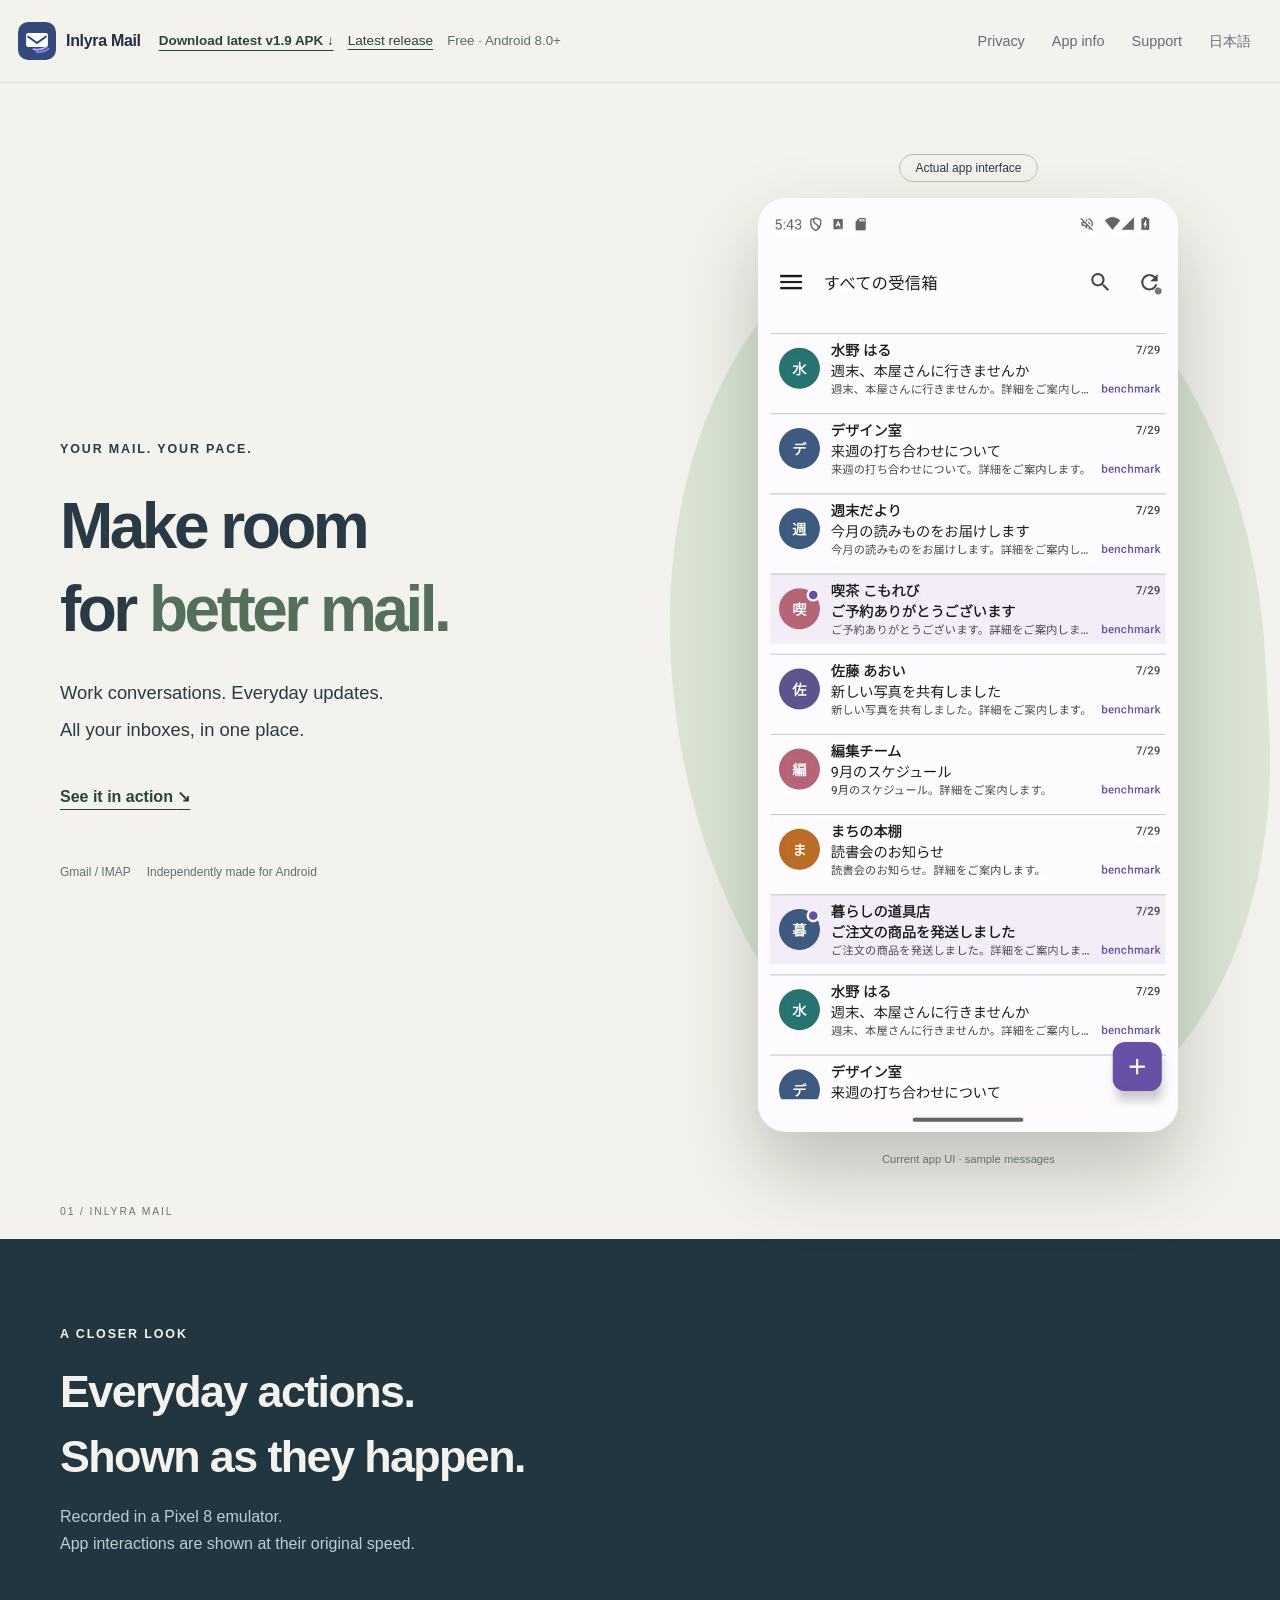
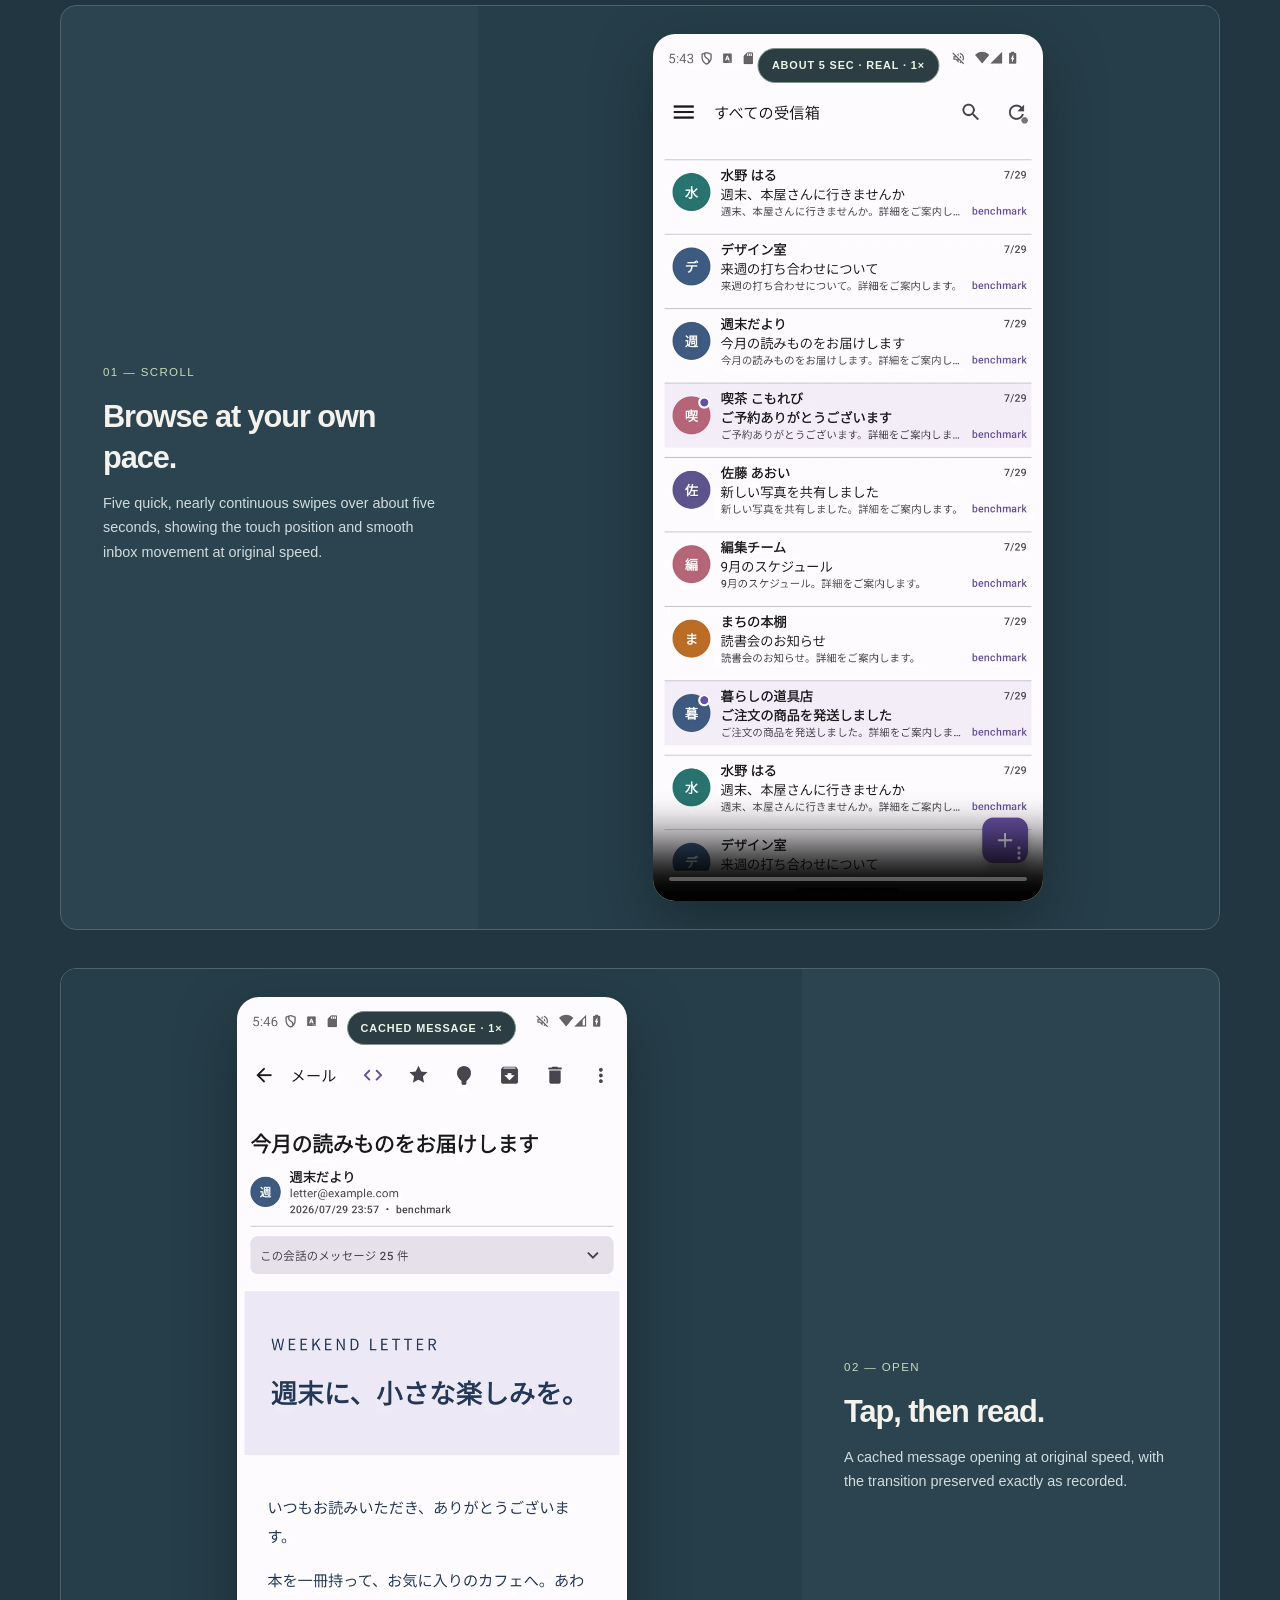
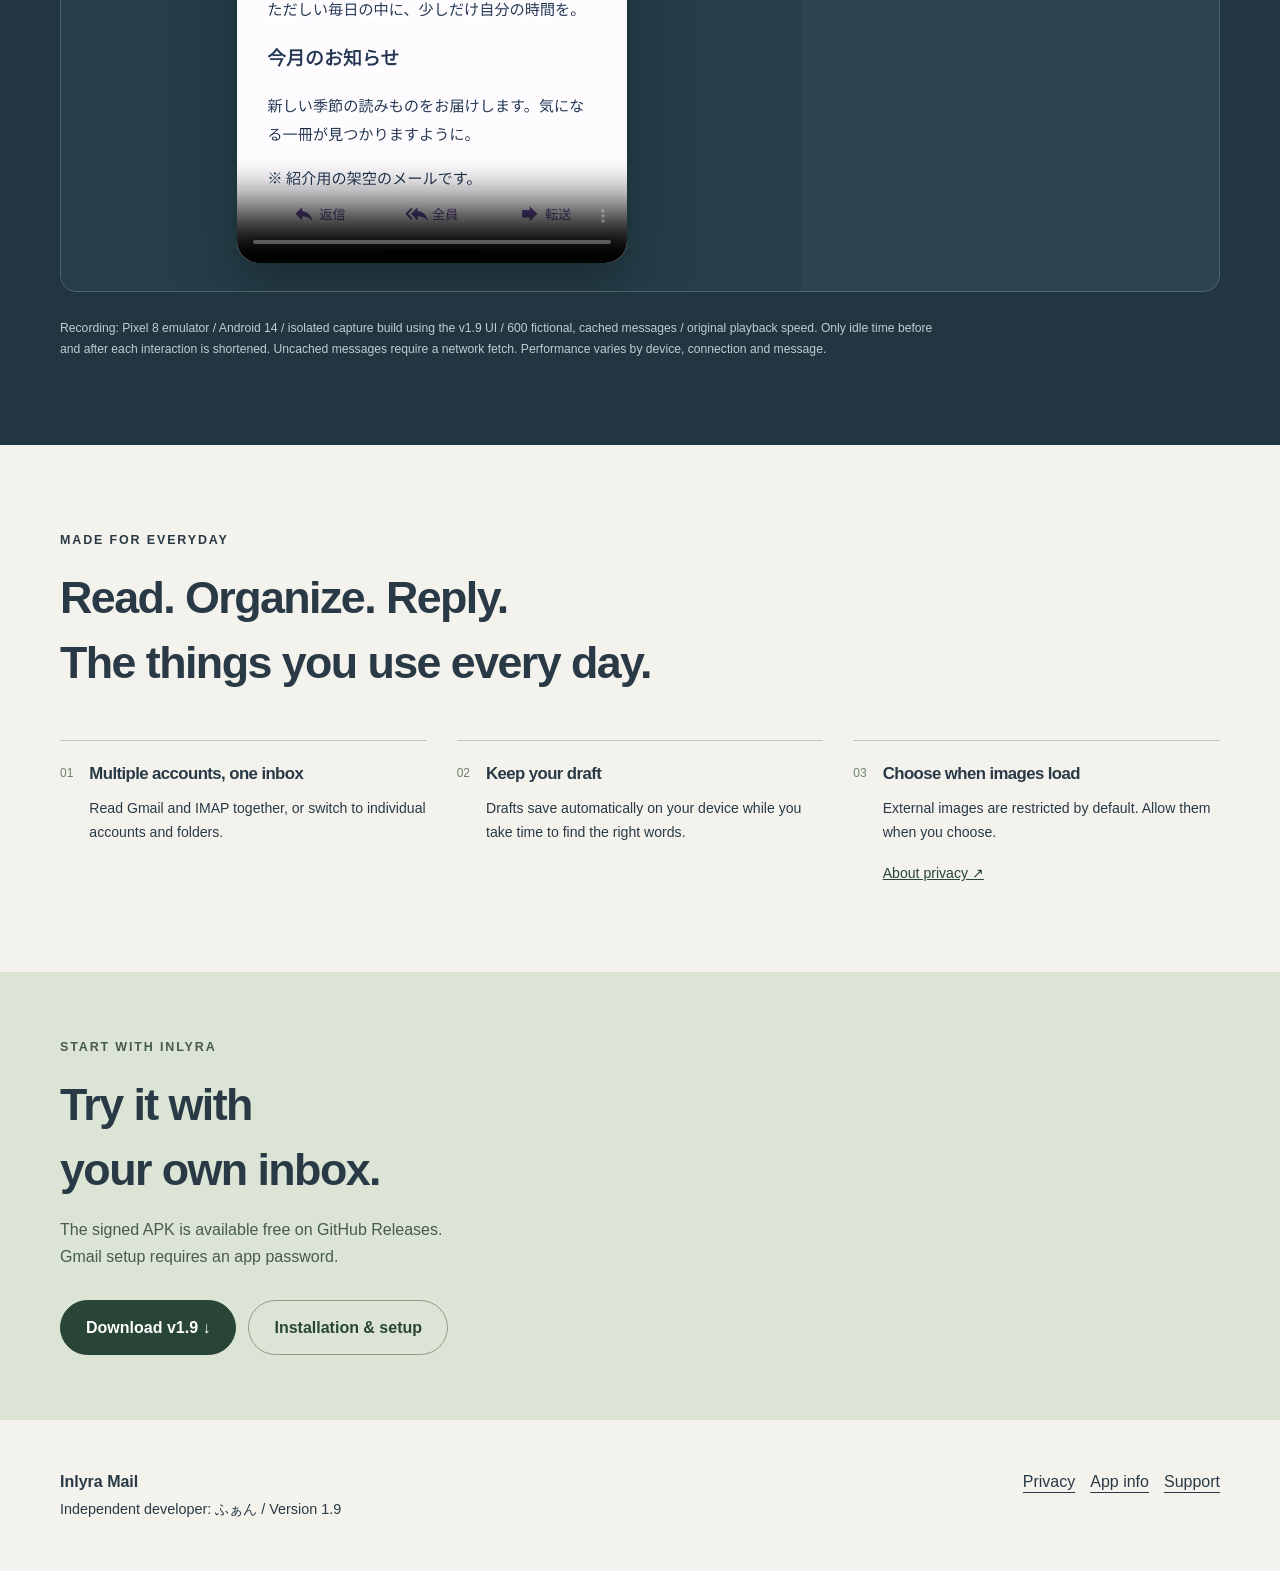
==== commit d8444cde: "Redesign public site with real app demos" ====
--- a/en/index.html
+++ b/en/index.html
@@ -1,19 +1,32 @@
 <!doctype html>
 <html lang="en">
-<head>
-  <meta charset="utf-8">
-  <meta name="viewport" content="width=device-width, initial-scale=1">
-  <meta name="description" content="Inlyra Mail - a calm, privacy-conscious Android email app for Gmail and IMAP accounts.">
-  <title>Inlyra Mail | Email, in harmony</title>
-  <link rel="stylesheet" href="../styles.css">
+<head><meta charset="utf-8"><meta name="viewport" content="width=device-width, initial-scale=1">
+<meta name="description" content="Bring Gmail and IMAP together. See Inlyra Mail in action and download the Android APK.">
+<title>Inlyra Mail | Email, in harmony.</title>
+<link rel="stylesheet" href="../styles.css"><link rel="stylesheet" href="../refresh.css"><link rel="stylesheet" href="../home.css">
 </head>
-<body>
-  <header class="site-header"><nav class="nav" aria-label="Main navigation"><a class="brand" href="index.html"><span class="brand-mark" aria-hidden="true"><img src="../assets/inlyra-icon.svg" alt=""></span><span class="brand-name">Inlyra Mail</span></a><div class="nav-links"><a href="index.html" aria-current="page">Home</a><a href="privacy.html">Privacy</a><a href="commerce.html">App info</a><a href="support.html">Support</a><a href="../index.html" lang="ja">日本語</a></div></nav></header>
-  <main>
-    <section class="hero"><div class="container hero-grid"><div><p class="eyebrow">Inlyra Mail / Android</p><h1>Email,<br>in harmony.</h1><p class="lead">A personal Android email app that brings multiple Gmail and IMAP accounts together in a clear, calm inbox.</p><div class="actions"><a class="button button-primary" href="https://github.com/dhinsk65-create/Inlyra-mail-releases/releases/latest" rel="noopener">Download the APK</a><a class="button button-secondary" href="support.html">How to use</a></div><div class="store-note"><div class="store-note-title"><strong>Formal release on GitHub</strong><span class="release-version">v1.9</span></div><span>Download the signed APK from the latest Releases page. External compose, attachment sharing, and default email-app handling have been added.</span></div></div><figure class="device-frame" aria-label="Inlyra Mail inbox screenshot"><div class="device-speaker" aria-hidden="true"></div><img src="../assets/inbox-screenshot.png" alt="Inlyra Mail inbox showing fictional messages, sender icons, and star controls" loading="eager"><figcaption>Inlyra Mail inbox preview</figcaption></figure></div></section>
-    <section class="section section-alt"><div class="container"><div class="section-heading"><p class="eyebrow">Designed for everyday mail</p><h2>Keep the complexity off-screen.</h2><p>Use the power of standard mail protocols while keeping everyday actions simple and readable.</p></div><div class="grid-3"><article class="card"><div class="icon">◎</div><h3>Unified inbox</h3><p class="muted">Review Gmail and IMAP messages in one list, while keeping each account and folder available.</p></article><article class="card"><div class="icon">⚡</div><h3>Local cache</h3><p class="muted">Previously fetched mail is kept on the device to reduce waiting when opening and scrolling.</p></article><article class="card"><div class="icon">◈</div><h3>Safer HTML</h3><p class="muted">External images and scripts are restricted by default, with explicit controls when you need them.</p></article></div></div></section>
-    <section class="section"><div class="container grid-2"><div class="card"><h2>Privacy by design</h2><p class="muted">Mail data and account settings are handled on your device. Inlyra Mail does not operate a developer-hosted mail storage service.</p><a href="privacy.html">Read the privacy policy →</a></div><div class="card"><h2>Gmail and IMAP</h2><p class="muted">Bring multiple Gmail and IMAP accounts together, with clear folders, labels and a focused inbox experience.</p><a href="support.html">Read the setup guide →</a></div></div></section>
-  </main>
-  <footer class="site-footer"><div class="container footer-grid"><div><strong>Inlyra Mail</strong><br><span class="small">Independent developer: ふぁん / Version 1.9</span></div><div class="footer-links"><a href="privacy.html">Privacy</a><a href="commerce.html">App info</a><a href="support.html">Support</a></div></div></footer>
-</body>
-</html>
+<body class="film-home">
+<header class="site-header"><nav class="nav" aria-label="Main navigation">
+<a class="brand" href="index.html"><img src="../assets/inlyra-icon.svg" width="38" height="38" alt=""><span>Inlyra Mail</span></a>
+<div class="header-downloads"><a class="download-now" href="https://github.com/dhinsk65-create/Inlyra-mail-releases/releases/download/v1.9/Inlyra-Mail-1.9.apk" aria-label="Download the latest v1.9 APK">Download latest v1.9 APK <span aria-hidden="true">↓</span></a><a class="release-link" href="https://github.com/dhinsk65-create/Inlyra-mail-releases/releases/latest">Latest release</a><small>Free · Android 8.0+</small></div>
+<div class="nav-links"><a href="privacy.html">Privacy</a><a href="commerce.html">App info</a><a href="support.html">Support</a><a href="../index.html" lang="ja">日本語</a></div>
+</nav></header>
+<main>
+<section class="opening container">
+<div class="opening-copy"><p class="kicker">YOUR MAIL. YOUR PACE.</p><h1>Make room<br>for <em>better mail.</em></h1><p class="opening-lead">Work conversations. Everyday updates.<br>All your inboxes, in one place.</p><a class="text-link" href="#in-action">See it in action <span aria-hidden="true">↘</span></a><div class="opening-facts"><span>Gmail / IMAP</span><span>Independently made for Android</span></div></div>
+<figure class="opening-image"><span class="image-tag">Actual app interface</span><img src="../assets/inlyra-inbox.webp" width="720" height="1600" alt="Inlyra Mail running in an emulator with fictional Japanese messages." fetchpriority="high"><figcaption>Current app UI · sample messages</figcaption></figure>
+<div class="edition-mark">01 / INLYRA MAIL</div></section>
+<section class="action-section" id="in-action"><div class="container">
+<div class="action-heading"><p class="kicker">A CLOSER LOOK</p><h2>Everyday actions.<br>Shown as they happen.</h2><p>Recorded in a Pixel 8 emulator.<br>App interactions are shown at their original speed.</p></div>
+<div class="film-grid">
+<article class="film-card"><div class="film-copy"><span class="chapter">01 — SCROLL</span><h3>Browse at your own pace.</h3><p>Five quick, nearly continuous swipes over about five seconds, showing the touch position and smooth inbox movement at original speed.</p></div><div class="film-player"><span class="realtime-badge">ABOUT 5 SEC · REAL · 1×</span><video controls muted playsinline loop preload="metadata" poster="../assets/inlyra-inbox.webp" data-showcase-video aria-label="Recorded inbox scrolling"><source src="../assets/inlyra-scroll.mp4" type="video/mp4"></video></div></article>
+<article class="film-card"><div class="film-copy"><span class="chapter">02 — OPEN</span><h3>Tap, then read.</h3><p>A cached message opening at original speed, with the transition preserved exactly as recorded.</p></div><div class="film-player"><span class="realtime-badge">CACHED MESSAGE · 1×</span><video controls muted playsinline loop preload="metadata" poster="../assets/inlyra-message.webp" data-showcase-video aria-label="Recorded opening of a cached message"><source src="../assets/inlyra-open.mp4" type="video/mp4"></video></div></article>
+</div>
+<p class="recording-note">Recording: Pixel 8 emulator / Android 14 / isolated capture build using the v1.9 UI / 600 fictional, cached messages / original playback speed. Only idle time before and after each interaction is shortened. Uncached messages require a network fetch. Performance varies by device, connection and message.</p></div></section>
+<section class="everyday container"><p class="kicker">MADE FOR EVERYDAY</p><h2>Read. Organize. Reply.<br>The things you use every day.</h2>
+<div class="feature-lines"><article><span>01</span><div><h3>Multiple accounts, one inbox</h3><p>Read Gmail and IMAP together, or switch to individual accounts and folders.</p></div></article><article><span>02</span><div><h3>Keep your draft</h3><p>Drafts save automatically on your device while you take time to find the right words.</p></div></article><article><span>03</span><div><h3>Choose when images load</h3><p>External images are restricted by default. Allow them when you choose.</p><a href="privacy.html">About privacy ↗</a></div></article></div></section>
+<section class="closing"><div class="container"><p class="kicker">START WITH INLYRA</p><h2>Try it with<br>your own inbox.</h2><p>The signed APK is available free on GitHub Releases.<br>Gmail setup requires an app password.</p><div class="actions"><a class="button button-primary" href="https://github.com/dhinsk65-create/Inlyra-mail-releases/releases/download/v1.9/Inlyra-Mail-1.9.apk">Download v1.9 ↓</a><a class="button button-secondary" href="support.html">Installation & setup</a></div></div></section>
+</main>
+<footer class="site-footer"><div class="container footer-grid"><div><strong>Inlyra Mail</strong><br><span class="small">Independent developer: ふぁん / Version 1.9</span></div><div class="footer-links"><a href="privacy.html">Privacy</a><a href="commerce.html">App info</a><a href="support.html">Support</a></div></div></footer>
+<script src="../site.js" defer></script>
+</body></html>
--- a/refresh.css
+++ b/refresh.css
@@ -0,0 +1,45 @@
+/* September 2026 visual refresh; existing document structure is retained. */
+:root{--ink:#222d43;--muted:#626c7a;--line:#dedfdc;--surface:#fffefa;--surface-soft:#f7f6f2;--brand:#344a7a;--brand-deep:#263959;--accent:#8b7cf6;--shadow:0 24px 70px #26395916}
+body{font-family:"Segoe UI","Yu Gothic UI","Yu Gothic",Meiryo,sans-serif}
+.container,.nav{width:min(1160px,calc(100% - 48px))}
+.site-header{background:#f7f6f2ed;border-bottom:1px solid var(--line);backdrop-filter:blur(12px)}
+.nav{min-height:82px}.brand-mark{box-shadow:none;border-radius:12px}
+.nav-links a{font-weight:500}.nav-links a[aria-current=page]{background:#e9e6f1}
+.hero{padding:90px 0 100px;background:radial-gradient(ellipse at 83% 50%,#e6e2ef 0,transparent 55%),var(--surface-soft)}
+.hero-grid{grid-template-columns:1.1fr 1fr;gap:70px}
+h1,h2,h3{letter-spacing:-.035em;line-height:1.35}
+h1{font-size:clamp(2.6rem,4.8vw,4.5rem);font-weight:650}
+.lead{font-size:1.07rem;line-height:2;max-width:490px}
+.eyebrow{letter-spacing:.12em;font-size:.72rem;color:var(--muted)}
+.button{border-radius:50px;padding:13px 25px;font-weight:600;box-shadow:none}
+.button-primary:hover{color:#fff;background:#263959}
+.store-note{background:transparent;border:0;border-radius:0;padding:0;max-width:480px;margin-top:24px}
+.section{padding:88px 0}.section-alt{background:#efeee9}
+.card{border-radius:8px;box-shadow:none;padding:30px;background:var(--surface)}
+.icon{background:#eeebf6;color:var(--brand);border-radius:50%}
+.section-heading{max-width:730px}.section-heading h2{font-weight:600}
+.page-hero{background:#eeede8;padding:64px 0 50px;border-bottom:1px solid var(--line)}
+.page-hero h1{font-size:clamp(2rem,4.5vw,3.1rem)}
+.prose{max-width:820px;font-size:1rem;line-height:1.95}
+.prose h2{padding-top:18px;border-top:1px solid var(--line);margin-top:44px}
+.notice{background:#eeebf5;border-left-color:#8b7cf6}
+.site-footer{background:#263959;padding:48px 0}.footer-links a{text-underline-offset:5px}
+a:focus-visible,button:focus-visible{outline:3px solid #8b7cf6;outline-offset:5px}
+.product-demo{margin:0;max-width:390px;width:100%;justify-self:center}
+.demo-device{background:#fffefa;border:7px solid #28334b;border-radius:34px;box-shadow:0 35px 60px #26395922;overflow:hidden;min-height:440px}
+.demo-top{padding:18px 22px;background:#f0edf6;font-size:.85rem;display:flex;justify-content:space-between}
+.demo-screen{padding:24px 20px;min-height:350px}.demo-screen h2{font-size:1.3rem;margin-bottom:24px}
+.demo-row{border-bottom:1px solid #e7e6e1;padding:15px 0;display:grid;grid-template-columns:34px 1fr;gap:12px;font-size:.84rem}
+.demo-avatar{width:32px;height:32px;border-radius:50%;background:#ede9f5;color:#55486d;display:grid;place-items:center}
+.demo-row strong{display:block;font-weight:650}.demo-row small{display:block;color:var(--muted);margin-top:4px}
+.demo-screen p{font-size:.9rem;line-height:1.9}.demo-label{font-size:.73rem;color:var(--muted);padding-bottom:8px;border-bottom:1px solid var(--line);margin-bottom:18px}
+.demo-tabs{display:flex;justify-content:center;gap:6px;margin-top:22px}
+.demo-tabs button{font:inherit;font-size:.85rem;border:1px solid var(--line);background:transparent;color:var(--ink);padding:9px 18px;border-radius:24px;cursor:pointer}
+.demo-tabs button[aria-pressed=true]{background:var(--brand-deep);color:white;border-color:var(--brand-deep)}
+.product-demo figcaption{text-align:center;font-size:.72rem;color:var(--muted);margin-top:12px}
+.demo-screen[hidden]{display:none}
+.demo-screen.entering{animation:appear .22s ease-out}
+@keyframes appear{from{opacity:.4;transform:translateY(5px)}to{opacity:1;transform:none}}
+.home-meta{display:flex;gap:20px;flex-wrap:wrap;font-size:.8rem;color:var(--muted);margin-top:22px}
+@media(max-width:800px){.container,.nav{width:calc(100% - 32px)}.nav{min-height:auto;gap:10px}.nav-links{gap:0}.nav-links a{padding:6px 9px;font-size:.8rem}.hero{padding:45px 0 60px}.hero-grid{grid-template-columns:1fr;gap:40px}.hero h1{font-size:clamp(2.4rem,8vw,3.7rem)}.product-demo{max-width:350px}.section{padding:54px 0}.card{padding:23px}.page-hero{padding:38px 0}.demo-device{min-height:420px}}
+@media(prefers-reduced-motion:reduce){*,*::before,*::after{animation:none!important;transition:none!important}}
--- a/home.css
+++ b/home.css
@@ -0,0 +1,11 @@
+.film-home{background:#f4f2ec;color:#293a46;--brand:#42634f;--brand-deep:#294537}
+.film-home .site-header{background:#f4f2ecf5}.brand img{border-radius:10px}.download-strip{background:#263c49;color:#fff;padding:14px 0}.download-strip .container,.download-strip .container>div{display:flex;align-items:center;justify-content:space-between;gap:22px}.download-strip small{display:block;color:#cbd7da}.download-now{display:inline-block;background:#d5e8c9;color:#203526;padding:11px 22px;border-radius:6px;font-weight:750;text-decoration:none}.release-link{color:#eef4f0;font-size:.85rem}.opening{position:relative;display:grid;grid-template-columns:1.4fr .7fr;gap:50px;align-items:center;padding-top:70px;padding-bottom:70px}.kicker{font-size:.78rem;font-weight:750;letter-spacing:.15em}.opening h1{font-size:clamp(2.7rem,5vw,4.7rem);line-height:1.3;letter-spacing:-.055em;margin:24px 0}.opening h1 em{font-style:normal;color:#54705c}.opening-lead{font-size:1.15rem;line-height:2}.text-link{display:inline-block;margin:20px 0;font-weight:750;text-underline-offset:7px}.opening-facts{display:flex;gap:16px;flex-wrap:wrap;font-size:.75rem;color:#626f70;margin-top:32px}.opening-image{margin:0;text-align:center;position:relative}.opening-image img{display:block;width:min(280px,100%);height:auto;margin:18px auto;border-radius:20px;box-shadow:0 28px 55px #23352b24}.image-tag{font-size:.75rem;border:1px solid #b4c0b1;border-radius:30px;padding:6px 15px}.opening-image figcaption{font-size:.7rem;color:#626f70}.edition-mark{position:absolute;bottom:18px;left:0;font-size:.65rem;letter-spacing:.18em;color:#687873}.action-section{background:#223641;color:#f4f2ec;padding:85px 0;scroll-margin-top:155px}.action-heading h2,.everyday h2,.closing h2{font-size:clamp(1.8rem,3.5vw,3rem);line-height:1.45;letter-spacing:-.035em}.action-heading>p:last-child{color:#c0cdd0}.film-grid{display:grid;grid-template-columns:1fr 1fr;gap:28px;margin-top:48px}.film-card{background:#2c444f;border:1px solid #51636a;border-radius:16px;overflow:hidden}.film-copy{padding:28px 30px 18px;min-height:185px}.chapter{font-size:.72rem;letter-spacing:.12em;color:#c8dabb}.film-copy h3{font-size:1.3rem;margin:12px 0}.film-copy p{font-size:.9rem;color:#d1dcdf}.film-player{padding:10px 20px 30px;text-align:center;background:#263e49}.film-player video{display:block;width:min(292px,100%);aspect-ratio:9/20;margin:auto;border-radius:14px;background:#121a20}.recording-note{font-size:.76rem;color:#c0cdd0;margin:26px 0 0;max-width:880px}.everyday{padding-top:85px;padding-bottom:85px}.feature-lines{display:grid;grid-template-columns:repeat(3,1fr);gap:30px;margin-top:45px}.feature-lines article{display:flex;gap:16px;border-top:1px solid #bfc8bd;padding-top:22px}.feature-lines article>span{color:#6c826f;font-size:.75rem}.feature-lines h3{font-size:1.05rem;margin:0 0 12px}.feature-lines p,.feature-lines a{font-size:.88rem}.closing{background:#dce5d5;padding:65px 0}.closing p{color:#455b4c}.film-home .button-primary{background:#294537;border-color:#294537}.film-home .button-secondary{background:transparent;color:#294537;border-color:#8b9c87}.film-home .site-footer{background:#f4f2ec}.film-home a:focus-visible,.film-home video:focus-visible{outline:3px solid #cc8b36;outline-offset:5px}
+@media(max-width:800px){.film-home .site-header{position:relative}.download-strip .container{align-items:flex-start;gap:14px}.download-strip .container>div{flex-direction:column;align-items:flex-end;gap:6px}.download-now{padding:10px 13px;font-size:.82rem}.download-strip strong{font-size:.86rem}.download-strip small{font-size:.65rem}.opening{grid-template-columns:1fr;gap:35px;padding-top:38px;padding-bottom:50px}.opening h1{font-size:clamp(2.3rem,8.5vw,4rem)}.opening-image img{width:240px}.opening-facts{margin-top:12px}.film-grid,.feature-lines{grid-template-columns:1fr}.action-section,.everyday{padding-top:52px;padding-bottom:52px}.film-copy{min-height:0;padding:22px}.film-player video{width:min(270px,100%)}.action-section{scroll-margin-top:16px}.closing{padding:45px 0}.film-home .nav{flex-wrap:wrap;gap:8px;padding:12px 0}.film-home .nav-links{gap:14px;font-size:.8rem}}
+.film-home .site-footer,.film-home .site-footer a{color:#293a46}
+@media(prefers-reduced-motion:reduce){html{scroll-behavior:auto}}
+.opening{grid-template-columns:minmax(0,1fr) minmax(390px,.86fr);gap:72px}.opening-image img{width:min(420px,100%);border-radius:28px;box-shadow:0 38px 80px #172a2040}.opening-image::before{content:"";position:absolute;inset:7% -9% 4%;z-index:-1;border-radius:48% 52% 44% 56%;background:#dce5d5;transform:rotate(-3deg)}
+.film-grid{grid-template-columns:1fr;gap:38px}.film-card{display:grid;grid-template-columns:minmax(250px,.72fr) minmax(390px,1.28fr);align-items:center}.film-card:nth-child(even){grid-template-columns:minmax(390px,1.28fr) minmax(250px,.72fr)}.film-card:nth-child(even) .film-copy{grid-column:2}.film-card:nth-child(even) .film-player{grid-column:1;grid-row:1}.film-copy{padding:42px;min-height:0}.film-copy h3{font-size:clamp(1.45rem,2.4vw,2rem)}.film-player{position:relative;padding:28px;min-height:760px;display:grid;place-items:center}.film-player video{width:min(390px,100%);border-radius:22px;box-shadow:0 24px 55px #101b2080}.realtime-badge{position:absolute;z-index:1;top:42px;left:50%;transform:translateX(-50%);white-space:nowrap;background:#182a32e8;color:#edf5e8;border:1px solid #829489;border-radius:999px;padding:7px 13px;font-size:.68rem;font-weight:750;letter-spacing:.08em;pointer-events:none}
+@media(max-width:800px){.opening{grid-template-columns:1fr}.opening-image img{width:min(330px,90%)}.opening-image::before{inset:7% 3% 4%}.film-card,.film-card:nth-child(even){display:grid;grid-template-columns:1fr}.film-card:nth-child(even) .film-copy,.film-card:nth-child(even) .film-player{grid-column:1}.film-card:nth-child(even) .film-copy{grid-row:1}.film-card:nth-child(even) .film-player{grid-row:2}.film-copy{padding:26px}.film-player{min-height:0;padding:26px 14px 30px}.film-player video{width:min(330px,100%)}.realtime-badge{top:38px}}
+.film-home .nav{width:min(1320px,calc(100% - 36px));gap:18px}.header-downloads{display:flex;align-items:center;gap:14px;margin-left:0}.header-downloads small{color:#5e6c68;white-space:nowrap}.header-downloads .download-now{padding:0;background:transparent;color:#294537;border-radius:0;font-size:.84rem;font-weight:650;white-space:nowrap;text-decoration:underline;text-decoration-thickness:1px;text-underline-offset:5px}.header-downloads .release-link{color:#294537;white-space:nowrap;text-underline-offset:4px}.film-home .nav-links{flex-wrap:nowrap;white-space:nowrap;margin-left:auto}
+@media(max-width:1120px){.film-home .nav{flex-wrap:wrap;padding:10px 0}.header-downloads{order:0;width:auto;margin-left:0;justify-content:flex-start}.film-home .nav-links{order:3;width:100%;justify-content:center;margin-left:0}}
+@media(max-width:700px){.film-home .nav{justify-content:flex-start}.film-home .brand{margin-right:0}.header-downloads{gap:8px;flex:1;flex-wrap:wrap}.header-downloads small{font-size:.68rem}.header-downloads .download-now{font-size:.76rem}.header-downloads .release-link{font-size:.72rem}.film-home .nav-links{order:3}}
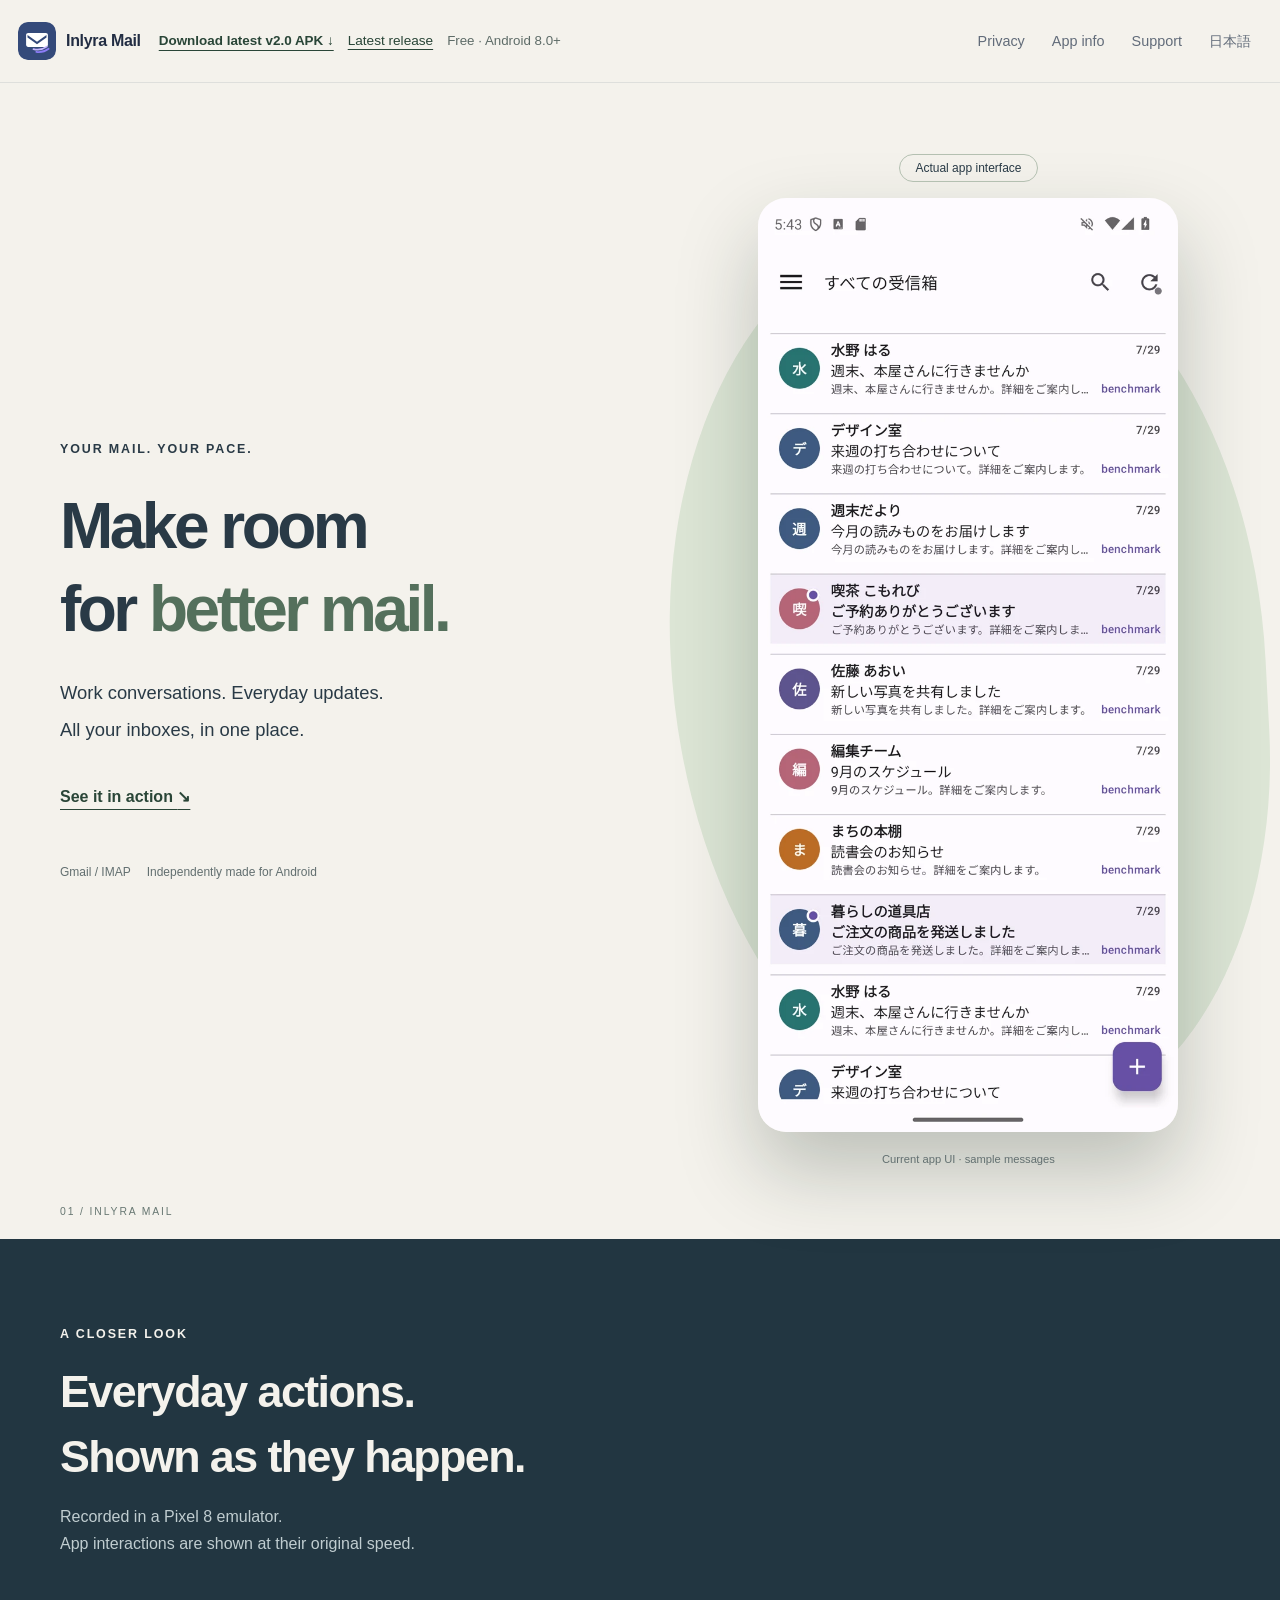
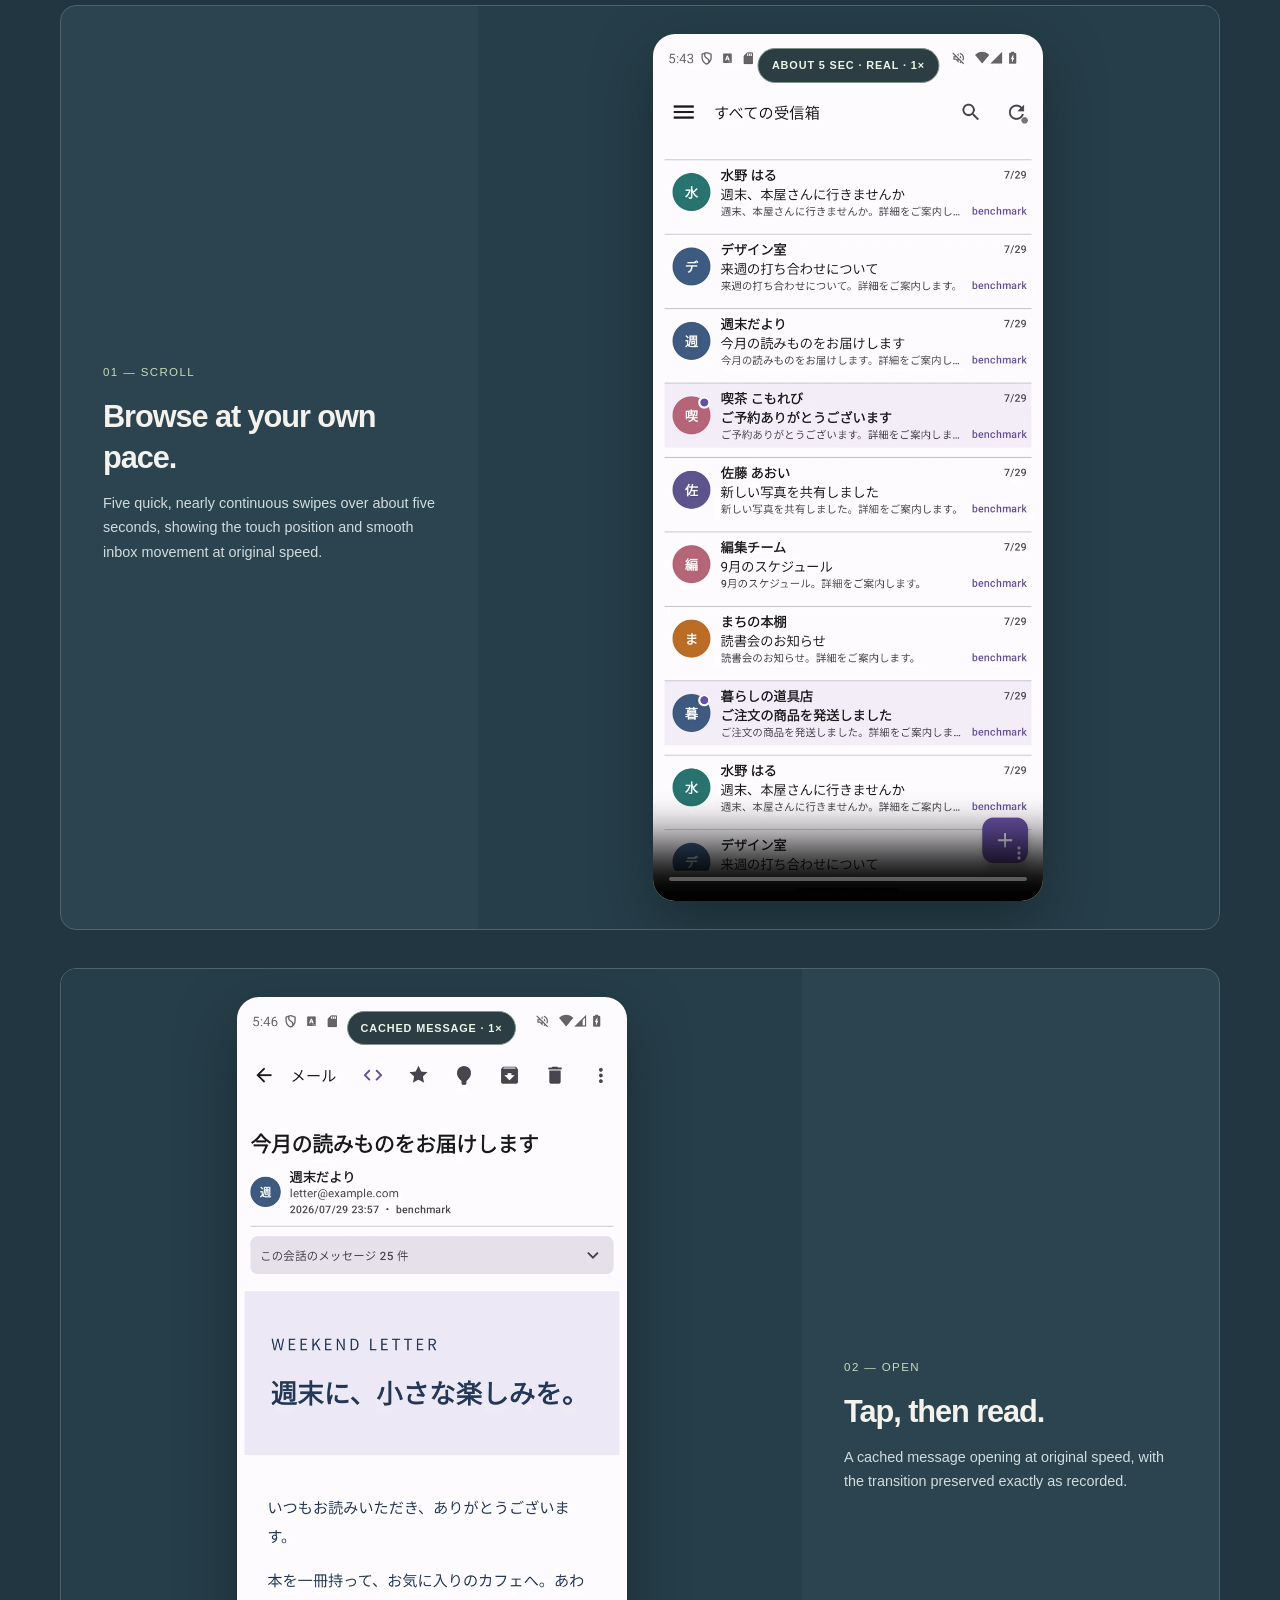
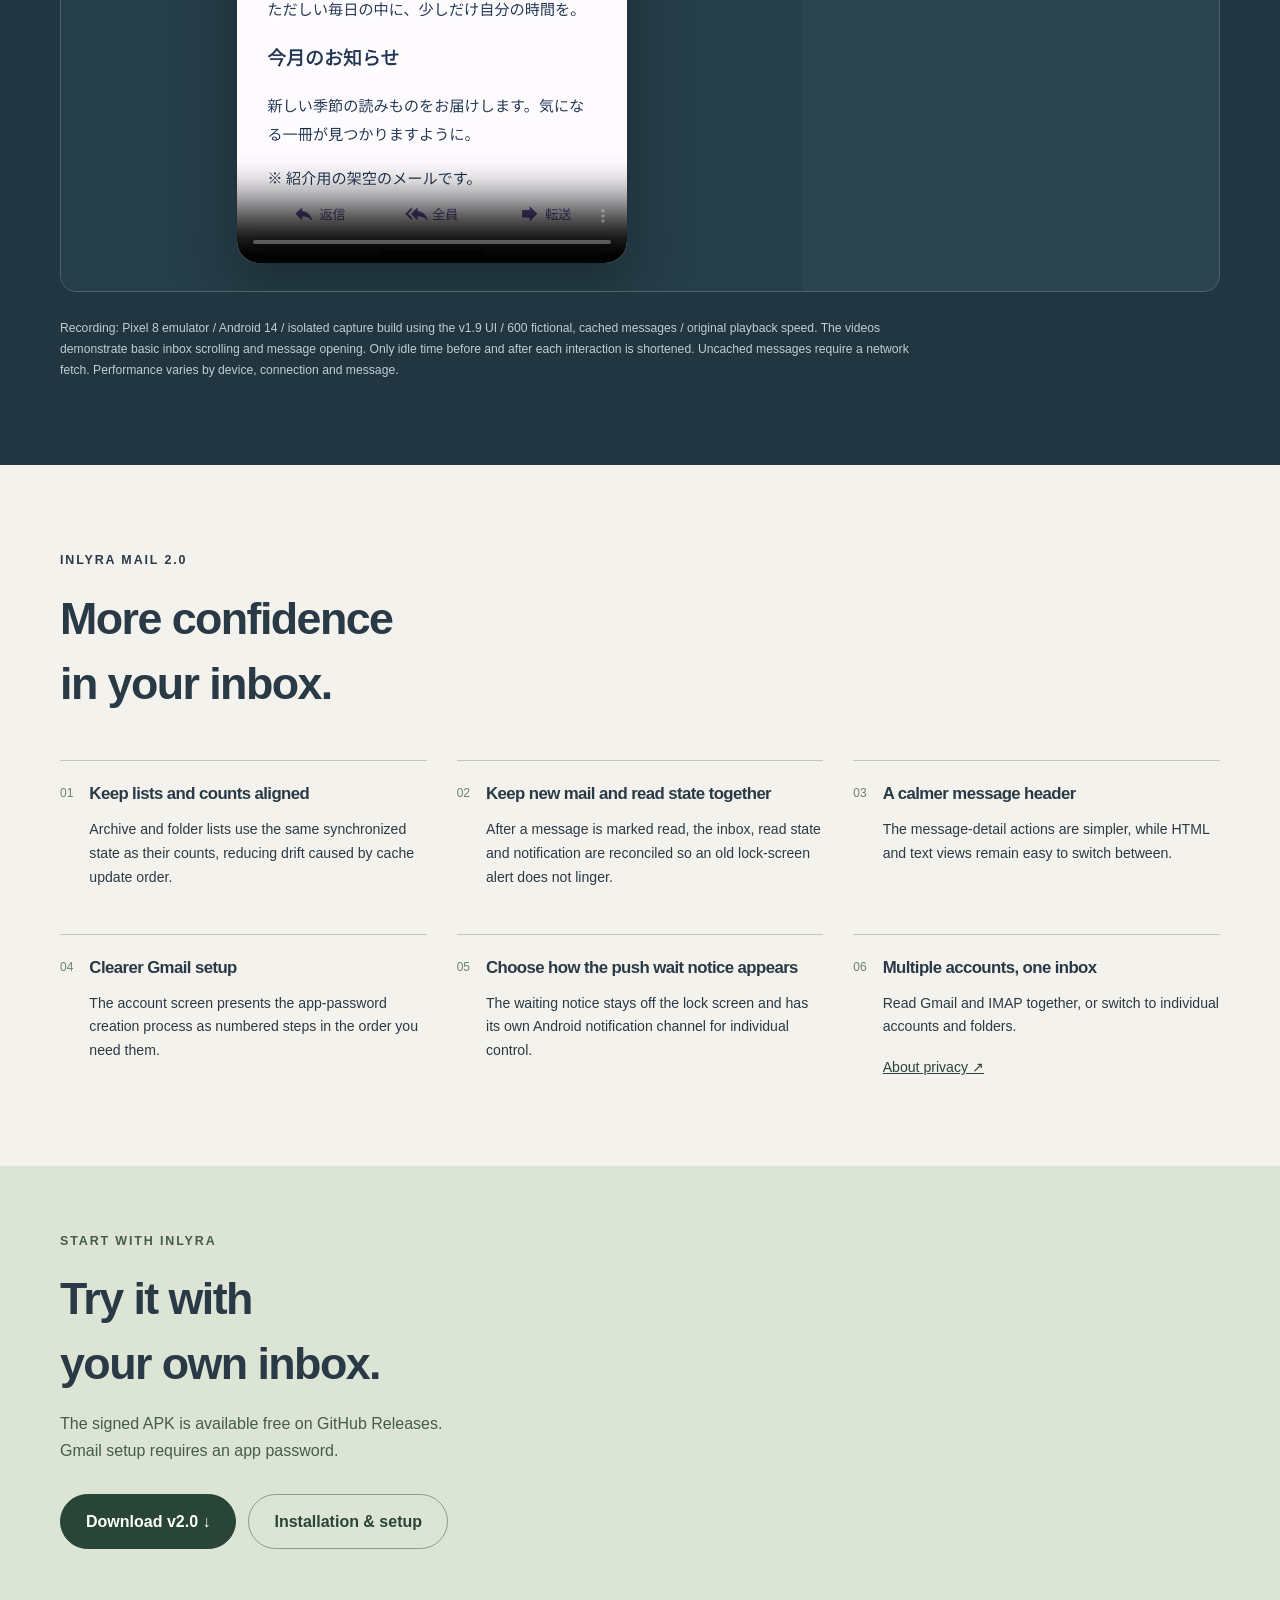
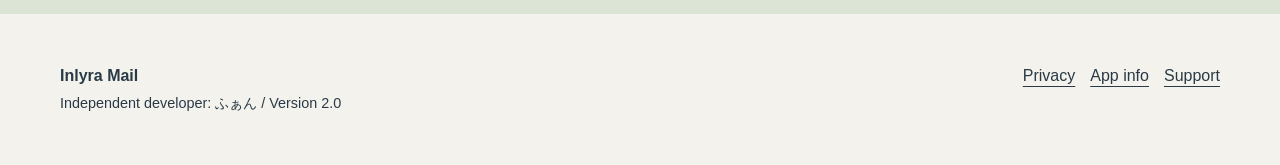
==== commit 1fd22c61: "Update Inlyra Mail site for v2.0" ====
--- a/en/index.html
+++ b/en/index.html
@@ -8,7 +8,7 @@
 <body class="film-home">
 <header class="site-header"><nav class="nav" aria-label="Main navigation">
 <a class="brand" href="index.html"><img src="../assets/inlyra-icon.svg" width="38" height="38" alt=""><span>Inlyra Mail</span></a>
-<div class="header-downloads"><a class="download-now" href="https://github.com/dhinsk65-create/Inlyra-mail-releases/releases/download/v1.9/Inlyra-Mail-1.9.apk" aria-label="Download the latest v1.9 APK">Download latest v1.9 APK <span aria-hidden="true">↓</span></a><a class="release-link" href="https://github.com/dhinsk65-create/Inlyra-mail-releases/releases/latest">Latest release</a><small>Free · Android 8.0+</small></div>
+<div class="header-downloads"><a class="download-now" href="https://github.com/dhinsk65-create/Inlyra-mail-releases/releases/download/v2.0/Inlyra-Mail-2.0.apk" aria-label="Download the latest v2.0 APK">Download latest v2.0 APK <span aria-hidden="true">↓</span></a><a class="release-link" href="https://github.com/dhinsk65-create/Inlyra-mail-releases/releases/latest">Latest release</a><small>Free · Android 8.0+</small></div>
 <div class="nav-links"><a href="privacy.html">Privacy</a><a href="commerce.html">App info</a><a href="support.html">Support</a><a href="../index.html" lang="ja">日本語</a></div>
 </nav></header>
 <main>
@@ -22,11 +22,11 @@
 <article class="film-card"><div class="film-copy"><span class="chapter">01 — SCROLL</span><h3>Browse at your own pace.</h3><p>Five quick, nearly continuous swipes over about five seconds, showing the touch position and smooth inbox movement at original speed.</p></div><div class="film-player"><span class="realtime-badge">ABOUT 5 SEC · REAL · 1×</span><video controls muted playsinline loop preload="metadata" poster="../assets/inlyra-inbox.webp" data-showcase-video aria-label="Recorded inbox scrolling"><source src="../assets/inlyra-scroll.mp4" type="video/mp4"></video></div></article>
 <article class="film-card"><div class="film-copy"><span class="chapter">02 — OPEN</span><h3>Tap, then read.</h3><p>A cached message opening at original speed, with the transition preserved exactly as recorded.</p></div><div class="film-player"><span class="realtime-badge">CACHED MESSAGE · 1×</span><video controls muted playsinline loop preload="metadata" poster="../assets/inlyra-message.webp" data-showcase-video aria-label="Recorded opening of a cached message"><source src="../assets/inlyra-open.mp4" type="video/mp4"></video></div></article>
 </div>
-<p class="recording-note">Recording: Pixel 8 emulator / Android 14 / isolated capture build using the v1.9 UI / 600 fictional, cached messages / original playback speed. Only idle time before and after each interaction is shortened. Uncached messages require a network fetch. Performance varies by device, connection and message.</p></div></section>
-<section class="everyday container"><p class="kicker">MADE FOR EVERYDAY</p><h2>Read. Organize. Reply.<br>The things you use every day.</h2>
-<div class="feature-lines"><article><span>01</span><div><h3>Multiple accounts, one inbox</h3><p>Read Gmail and IMAP together, or switch to individual accounts and folders.</p></div></article><article><span>02</span><div><h3>Keep your draft</h3><p>Drafts save automatically on your device while you take time to find the right words.</p></div></article><article><span>03</span><div><h3>Choose when images load</h3><p>External images are restricted by default. Allow them when you choose.</p><a href="privacy.html">About privacy ↗</a></div></article></div></section>
-<section class="closing"><div class="container"><p class="kicker">START WITH INLYRA</p><h2>Try it with<br>your own inbox.</h2><p>The signed APK is available free on GitHub Releases.<br>Gmail setup requires an app password.</p><div class="actions"><a class="button button-primary" href="https://github.com/dhinsk65-create/Inlyra-mail-releases/releases/download/v1.9/Inlyra-Mail-1.9.apk">Download v1.9 ↓</a><a class="button button-secondary" href="support.html">Installation & setup</a></div></div></section>
+<p class="recording-note">Recording: Pixel 8 emulator / Android 14 / isolated capture build using the v1.9 UI / 600 fictional, cached messages / original playback speed. The videos demonstrate basic inbox scrolling and message opening. Only idle time before and after each interaction is shortened. Uncached messages require a network fetch. Performance varies by device, connection and message.</p></div></section>
+<section class="everyday container"><p class="kicker">INLYRA MAIL 2.0</p><h2>More confidence<br>in your inbox.</h2>
+<div class="feature-lines"><article><span>01</span><div><h3>Keep lists and counts aligned</h3><p>Archive and folder lists use the same synchronized state as their counts, reducing drift caused by cache update order.</p></div></article><article><span>02</span><div><h3>Keep new mail and read state together</h3><p>After a message is marked read, the inbox, read state and notification are reconciled so an old lock-screen alert does not linger.</p></div></article><article><span>03</span><div><h3>A calmer message header</h3><p>The message-detail actions are simpler, while HTML and text views remain easy to switch between.</p></div></article><article><span>04</span><div><h3>Clearer Gmail setup</h3><p>The account screen presents the app-password creation process as numbered steps in the order you need them.</p></div></article><article><span>05</span><div><h3>Choose how the push wait notice appears</h3><p>The waiting notice stays off the lock screen and has its own Android notification channel for individual control.</p></div></article><article><span>06</span><div><h3>Multiple accounts, one inbox</h3><p>Read Gmail and IMAP together, or switch to individual accounts and folders.</p><a href="privacy.html">About privacy ↗</a></div></article></div></section>
+<section class="closing"><div class="container"><p class="kicker">START WITH INLYRA</p><h2>Try it with<br>your own inbox.</h2><p>The signed APK is available free on GitHub Releases.<br>Gmail setup requires an app password.</p><div class="actions"><a class="button button-primary" href="https://github.com/dhinsk65-create/Inlyra-mail-releases/releases/download/v2.0/Inlyra-Mail-2.0.apk">Download v2.0 ↓</a><a class="button button-secondary" href="support.html">Installation & setup</a></div></div></section>
 </main>
-<footer class="site-footer"><div class="container footer-grid"><div><strong>Inlyra Mail</strong><br><span class="small">Independent developer: ふぁん / Version 1.9</span></div><div class="footer-links"><a href="privacy.html">Privacy</a><a href="commerce.html">App info</a><a href="support.html">Support</a></div></div></footer>
+<footer class="site-footer"><div class="container footer-grid"><div><strong>Inlyra Mail</strong><br><span class="small">Independent developer: ふぁん / Version 2.0</span></div><div class="footer-links"><a href="privacy.html">Privacy</a><a href="commerce.html">App info</a><a href="support.html">Support</a></div></div></footer>
 <script src="../site.js" defer></script>
 </body></html>
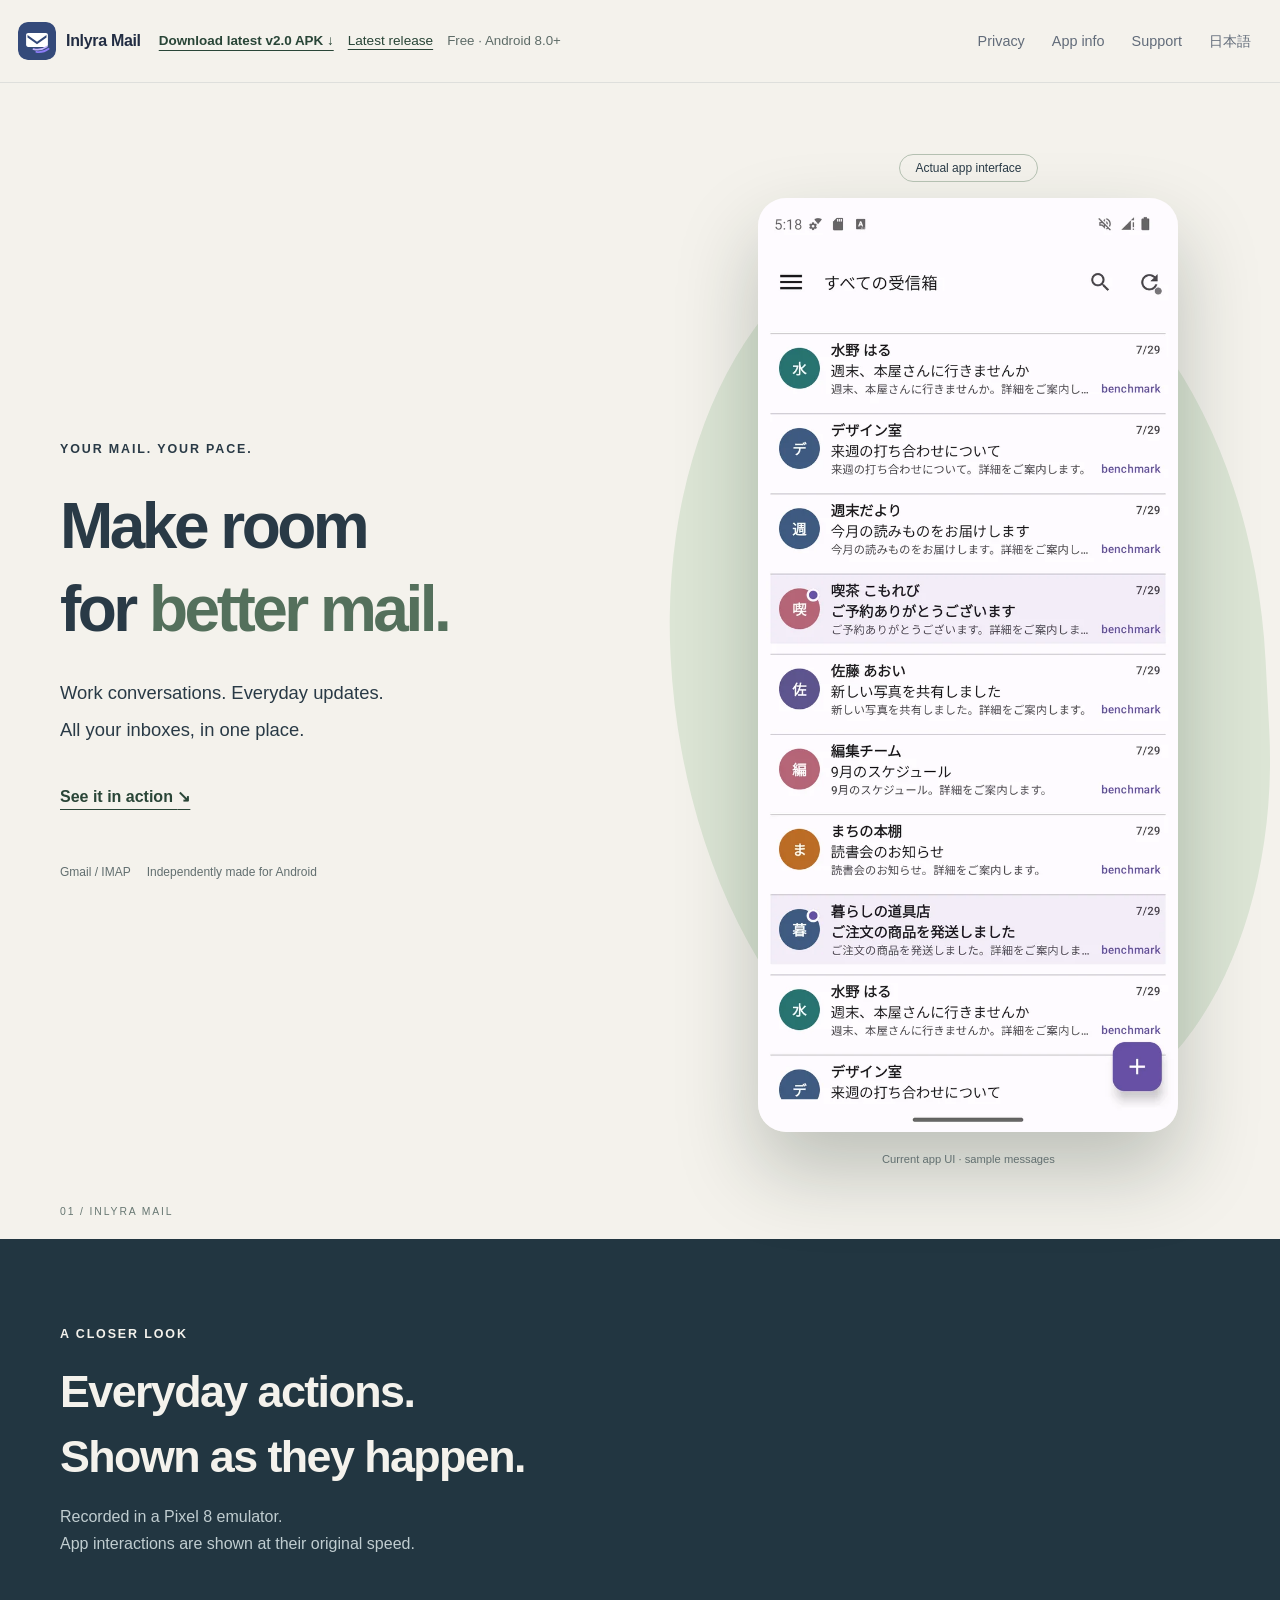
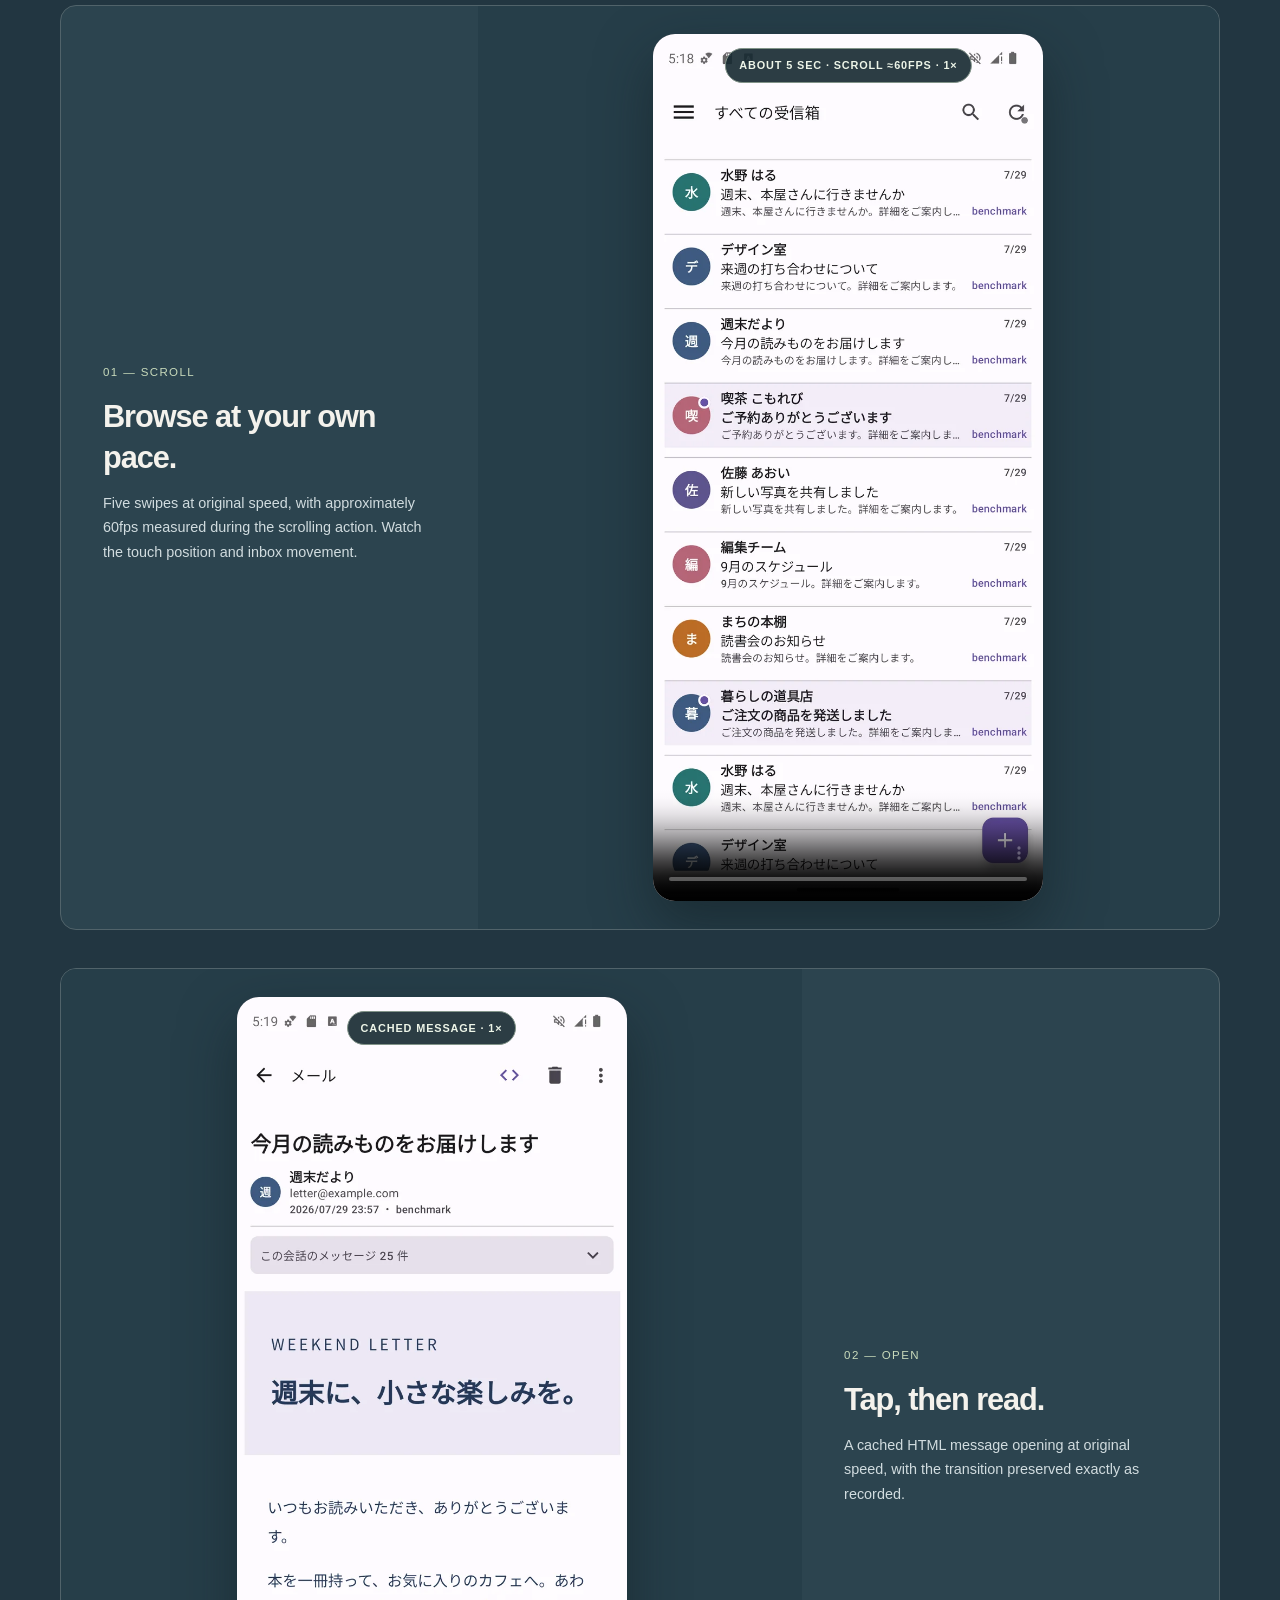
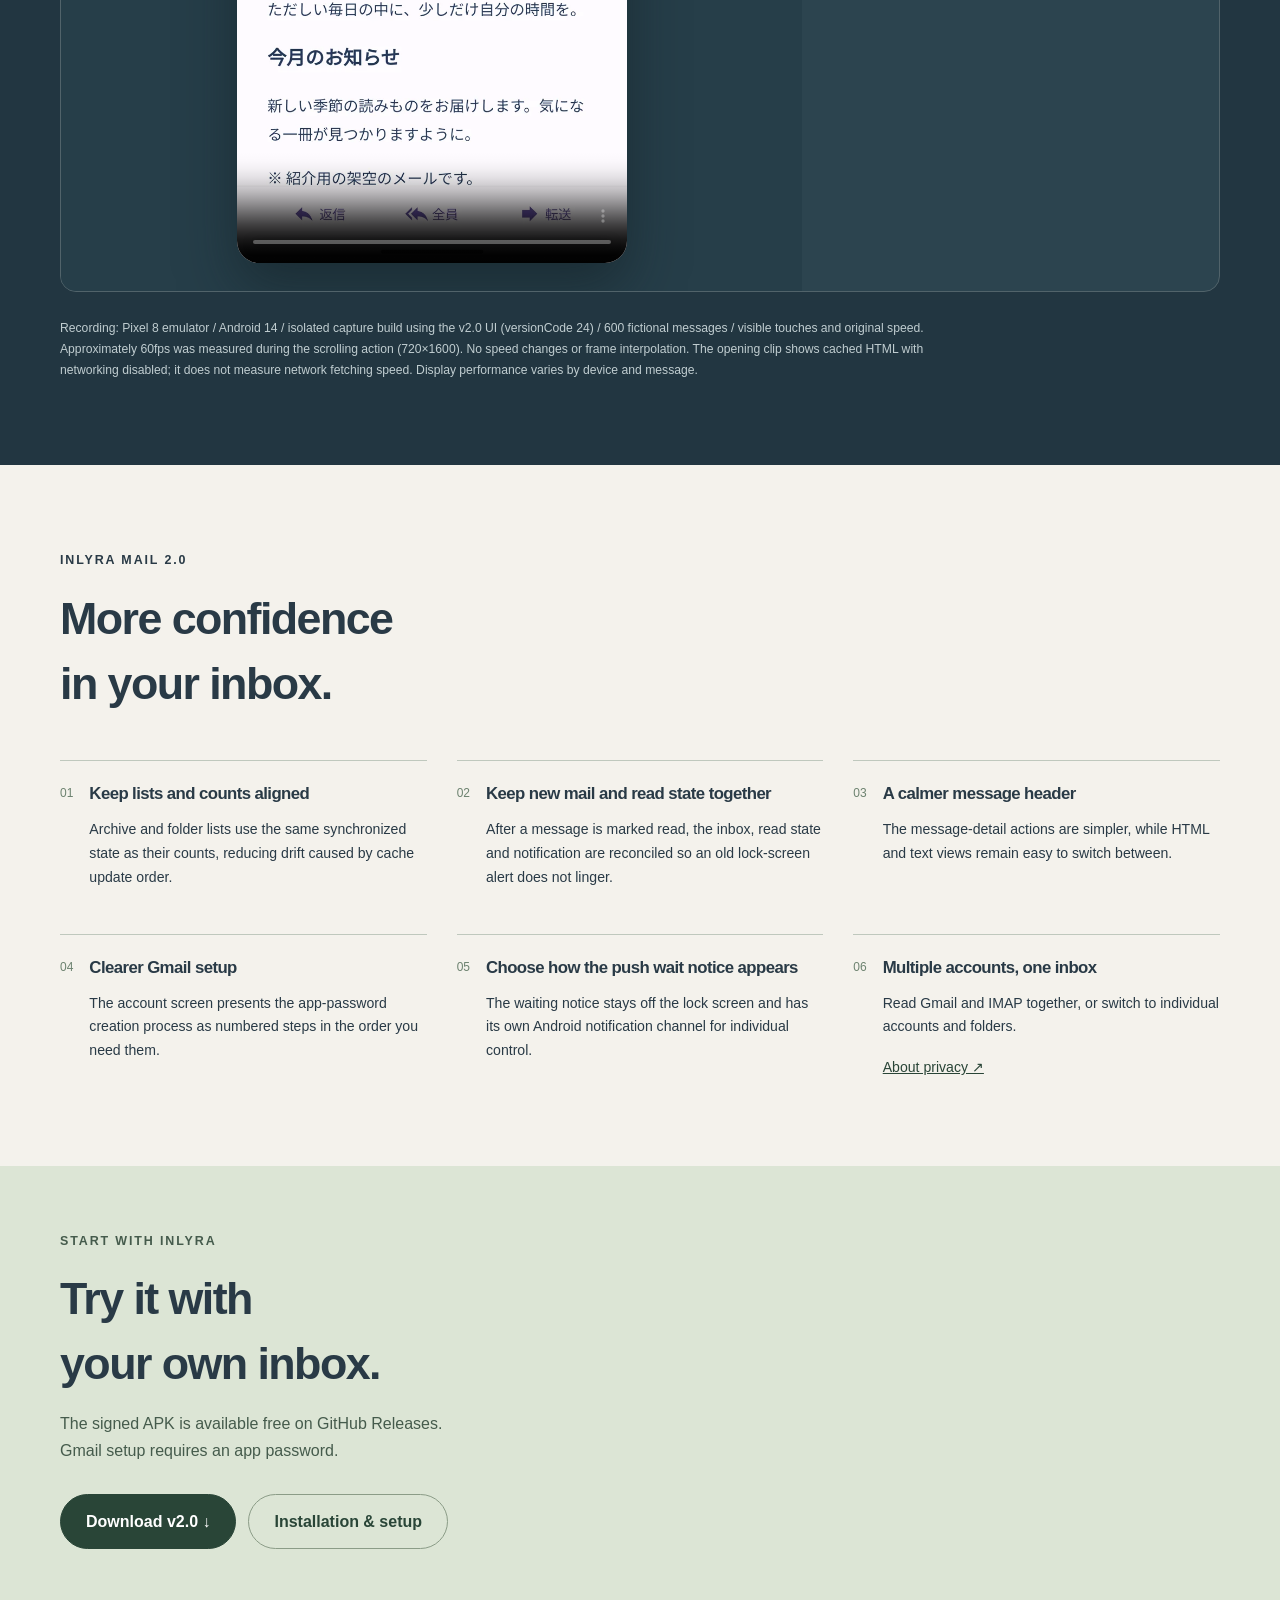
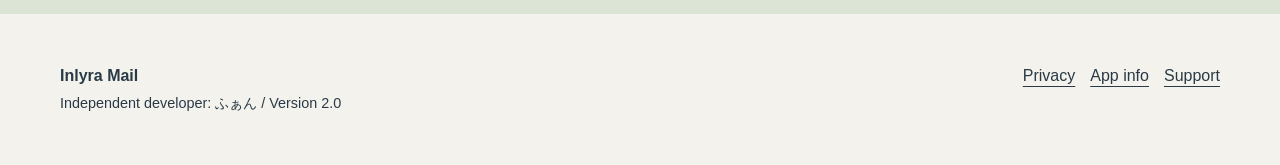
==== commit 1fec9d14: "Refresh v2.0 demos with measured 60fps scrolling" ====
--- a/en/index.html
+++ b/en/index.html
@@ -14,15 +14,15 @@
 <main>
 <section class="opening container">
 <div class="opening-copy"><p class="kicker">YOUR MAIL. YOUR PACE.</p><h1>Make room<br>for <em>better mail.</em></h1><p class="opening-lead">Work conversations. Everyday updates.<br>All your inboxes, in one place.</p><a class="text-link" href="#in-action">See it in action <span aria-hidden="true">↘</span></a><div class="opening-facts"><span>Gmail / IMAP</span><span>Independently made for Android</span></div></div>
-<figure class="opening-image"><span class="image-tag">Actual app interface</span><img src="../assets/inlyra-inbox.webp" width="720" height="1600" alt="Inlyra Mail running in an emulator with fictional Japanese messages." fetchpriority="high"><figcaption>Current app UI · sample messages</figcaption></figure>
+<figure class="opening-image"><span class="image-tag">Actual app interface</span><img src="../assets/inlyra-inbox.webp?v=2.0-20260930" width="720" height="1600" alt="Inlyra Mail running in an emulator with fictional Japanese messages." fetchpriority="high"><figcaption>Current app UI · sample messages</figcaption></figure>
 <div class="edition-mark">01 / INLYRA MAIL</div></section>
 <section class="action-section" id="in-action"><div class="container">
 <div class="action-heading"><p class="kicker">A CLOSER LOOK</p><h2>Everyday actions.<br>Shown as they happen.</h2><p>Recorded in a Pixel 8 emulator.<br>App interactions are shown at their original speed.</p></div>
 <div class="film-grid">
-<article class="film-card"><div class="film-copy"><span class="chapter">01 — SCROLL</span><h3>Browse at your own pace.</h3><p>Five quick, nearly continuous swipes over about five seconds, showing the touch position and smooth inbox movement at original speed.</p></div><div class="film-player"><span class="realtime-badge">ABOUT 5 SEC · REAL · 1×</span><video controls muted playsinline loop preload="metadata" poster="../assets/inlyra-inbox.webp" data-showcase-video aria-label="Recorded inbox scrolling"><source src="../assets/inlyra-scroll.mp4" type="video/mp4"></video></div></article>
-<article class="film-card"><div class="film-copy"><span class="chapter">02 — OPEN</span><h3>Tap, then read.</h3><p>A cached message opening at original speed, with the transition preserved exactly as recorded.</p></div><div class="film-player"><span class="realtime-badge">CACHED MESSAGE · 1×</span><video controls muted playsinline loop preload="metadata" poster="../assets/inlyra-message.webp" data-showcase-video aria-label="Recorded opening of a cached message"><source src="../assets/inlyra-open.mp4" type="video/mp4"></video></div></article>
+<article class="film-card"><div class="film-copy"><span class="chapter">01 — SCROLL</span><h3>Browse at your own pace.</h3><p>Five swipes at original speed, with approximately 60fps measured during the scrolling action. Watch the touch position and inbox movement.</p></div><div class="film-player"><span class="realtime-badge">ABOUT 5 SEC · SCROLL ≈60FPS · 1×</span><video controls muted playsinline loop preload="metadata" poster="../assets/inlyra-inbox.webp?v=2.0-20260930" data-showcase-video aria-label="Recorded inbox scrolling"><source src="../assets/inlyra-scroll.mp4?v=2.0-20260930" type="video/mp4"></video></div></article>
+<article class="film-card"><div class="film-copy"><span class="chapter">02 — OPEN</span><h3>Tap, then read.</h3><p>A cached HTML message opening at original speed, with the transition preserved exactly as recorded.</p></div><div class="film-player"><span class="realtime-badge">CACHED MESSAGE · 1×</span><video controls muted playsinline loop preload="metadata" poster="../assets/inlyra-message.webp?v=2.0-20260930" data-showcase-video aria-label="Recorded opening of a cached message"><source src="../assets/inlyra-open.mp4?v=2.0-20260930" type="video/mp4"></video></div></article>
 </div>
-<p class="recording-note">Recording: Pixel 8 emulator / Android 14 / isolated capture build using the v1.9 UI / 600 fictional, cached messages / original playback speed. The videos demonstrate basic inbox scrolling and message opening. Only idle time before and after each interaction is shortened. Uncached messages require a network fetch. Performance varies by device, connection and message.</p></div></section>
+<p class="recording-note">Recording: Pixel 8 emulator / Android 14 / isolated capture build using the v2.0 UI (versionCode 24) / 600 fictional messages / visible touches and original speed. Approximately 60fps was measured during the scrolling action (720×1600). No speed changes or frame interpolation. The opening clip shows cached HTML with networking disabled; it does not measure network fetching speed. Display performance varies by device and message.</p></div></section>
 <section class="everyday container"><p class="kicker">INLYRA MAIL 2.0</p><h2>More confidence<br>in your inbox.</h2>
 <div class="feature-lines"><article><span>01</span><div><h3>Keep lists and counts aligned</h3><p>Archive and folder lists use the same synchronized state as their counts, reducing drift caused by cache update order.</p></div></article><article><span>02</span><div><h3>Keep new mail and read state together</h3><p>After a message is marked read, the inbox, read state and notification are reconciled so an old lock-screen alert does not linger.</p></div></article><article><span>03</span><div><h3>A calmer message header</h3><p>The message-detail actions are simpler, while HTML and text views remain easy to switch between.</p></div></article><article><span>04</span><div><h3>Clearer Gmail setup</h3><p>The account screen presents the app-password creation process as numbered steps in the order you need them.</p></div></article><article><span>05</span><div><h3>Choose how the push wait notice appears</h3><p>The waiting notice stays off the lock screen and has its own Android notification channel for individual control.</p></div></article><article><span>06</span><div><h3>Multiple accounts, one inbox</h3><p>Read Gmail and IMAP together, or switch to individual accounts and folders.</p><a href="privacy.html">About privacy ↗</a></div></article></div></section>
 <section class="closing"><div class="container"><p class="kicker">START WITH INLYRA</p><h2>Try it with<br>your own inbox.</h2><p>The signed APK is available free on GitHub Releases.<br>Gmail setup requires an app password.</p><div class="actions"><a class="button button-primary" href="https://github.com/dhinsk65-create/Inlyra-mail-releases/releases/download/v2.0/Inlyra-Mail-2.0.apk">Download v2.0 ↓</a><a class="button button-secondary" href="support.html">Installation & setup</a></div></div></section>
